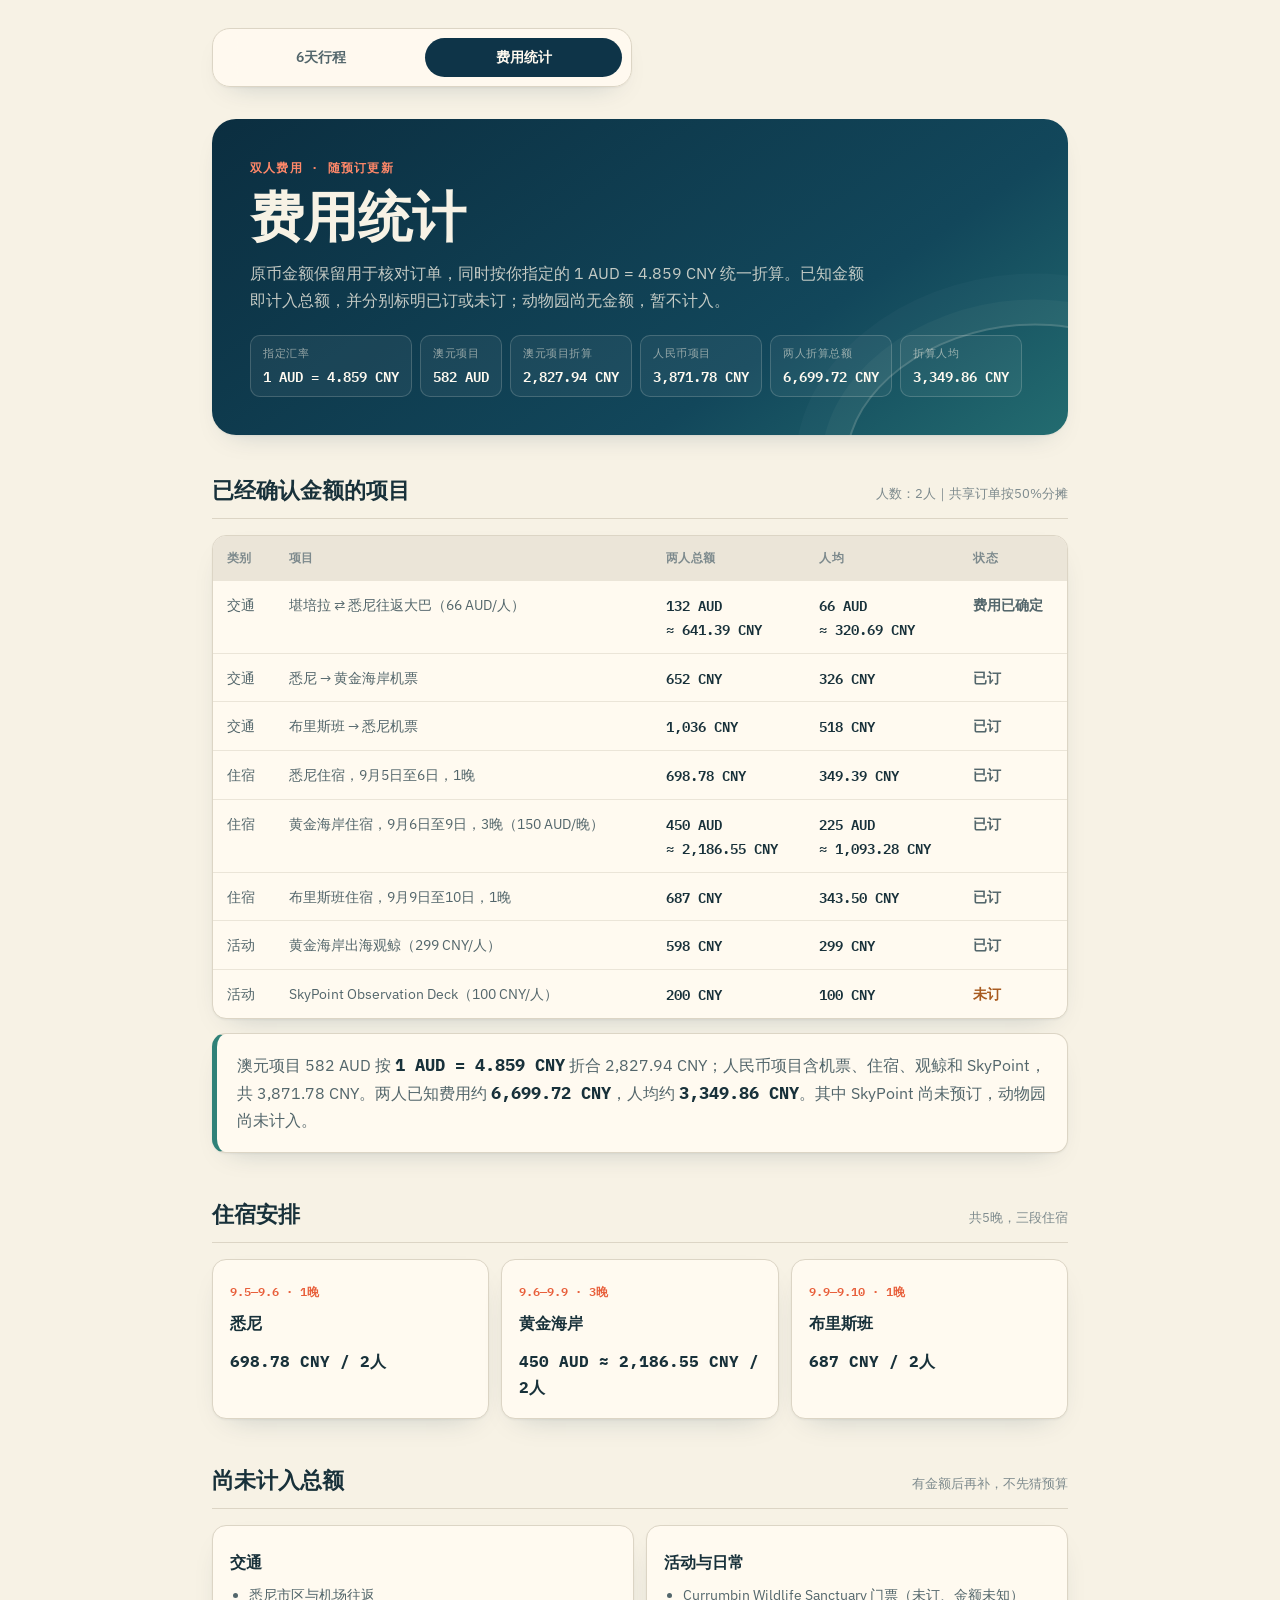
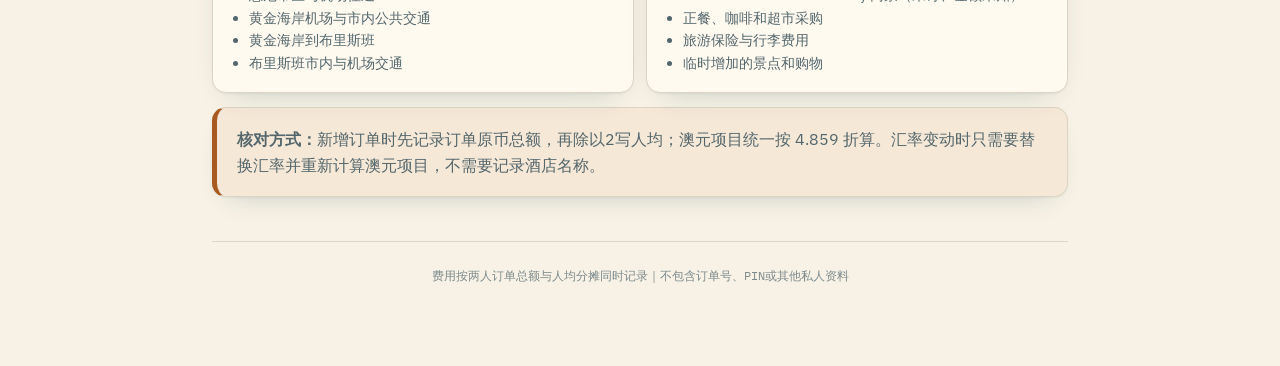
==== 费用统计.html @ 373fe6ad "更新观鲸和SkyPoint费用状态" ====
<!doctype html>
<html lang="zh-CN">
<head>
<meta charset="UTF-8"><meta name="viewport" content="width=device-width, initial-scale=1.0">
<meta name="description" content="2026年悉尼、黄金海岸与布里斯班双人旅行费用统计。">
<meta property="og:title" content="悉尼 · 黄金海岸 · 布里斯班｜费用统计"><meta property="og:description" content="按1 AUD = 4.859 CNY折算，两人已知费用约6,699.72 CNY"><meta property="og:type" content="website"><meta property="og:image" content="og.png">
<meta name="twitter:card" content="summary_large_image"><meta name="twitter:image" content="og.png">
<title>费用统计 · 悉尼黄金海岸布里斯班</title>
<link rel="preconnect" href="https://fonts.googleapis.com"><link rel="preconnect" href="https://fonts.gstatic.com" crossorigin>
<link href="https://fonts.googleapis.com/css2?family=Fraunces:opsz,wght@9..144,400;9..144,500;9..144,600;9..144,700&family=IBM+Plex+Sans:wght@400;500;600;700&family=IBM+Plex+Mono:wght@400;500;600&display=swap" rel="stylesheet"><link rel="stylesheet" href="trip-style.css?v=1">
</head>
<body><div class="wrap">
  <nav class="sitenav" aria-label="站点导航"><a href="index.html">6天行程</a><a href="费用统计.html" class="current">费用统计</a></nav>
  <header class="masthead">
    <p class="eyebrow">双人费用 · 随预订更新</p><h1>费用统计</h1>
    <p class="lede">原币金额保留用于核对订单，同时按你指定的 1 AUD = 4.859 CNY 统一折算。已知金额即计入总额，并分别标明已订或未订；动物园尚无金额，暂不计入。</p>
    <div class="trip-stats"><div class="stat-chip"><span class="k">指定汇率</span><span class="v">1 AUD = 4.859 CNY</span></div><div class="stat-chip"><span class="k">澳元项目</span><span class="v">582 AUD</span></div><div class="stat-chip"><span class="k">澳元项目折算</span><span class="v">2,827.94 CNY</span></div><div class="stat-chip"><span class="k">人民币项目</span><span class="v">3,871.78 CNY</span></div><div class="stat-chip"><span class="k">两人折算总额</span><span class="v">6,699.72 CNY</span></div><div class="stat-chip"><span class="k">折算人均</span><span class="v">3,349.86 CNY</span></div></div>
  </header>

  <section>
    <div class="section-head"><h2>已经确认金额的项目</h2><span class="hint">人数：2人｜共享订单按50%分摊</span></div>
    <div class="table-wrap"><table class="stat-table">
      <thead><tr><th>类别</th><th>项目</th><th>两人总额</th><th>人均</th><th>状态</th></tr></thead>
      <tbody>
        <tr><td>交通</td><td>堪培拉 ⇄ 悉尼往返大巴（66 AUD/人）</td><td class="num">132 AUD<br>≈ 641.39 CNY</td><td class="num">66 AUD<br>≈ 320.69 CNY</td><td class="status">费用已确定</td></tr>
        <tr><td>交通</td><td>悉尼 → 黄金海岸机票</td><td class="num">652 CNY</td><td class="num">326 CNY</td><td class="status">已订</td></tr>
        <tr><td>交通</td><td>布里斯班 → 悉尼机票</td><td class="num">1,036 CNY</td><td class="num">518 CNY</td><td class="status">已订</td></tr>
        <tr><td>住宿</td><td>悉尼住宿，9月5日至6日，1晚</td><td class="num">698.78 CNY</td><td class="num">349.39 CNY</td><td class="status">已订</td></tr>
        <tr><td>住宿</td><td>黄金海岸住宿，9月6日至9日，3晚（150 AUD/晚）</td><td class="num">450 AUD<br>≈ 2,186.55 CNY</td><td class="num">225 AUD<br>≈ 1,093.28 CNY</td><td class="status">已订</td></tr>
        <tr><td>住宿</td><td>布里斯班住宿，9月9日至10日，1晚</td><td class="num">687 CNY</td><td class="num">343.50 CNY</td><td class="status">已订</td></tr>
        <tr><td>活动</td><td>黄金海岸出海观鲸（299 CNY/人）</td><td class="num">598 CNY</td><td class="num">299 CNY</td><td class="status">已订</td></tr>
        <tr><td>活动</td><td>SkyPoint Observation Deck（100 CNY/人）</td><td class="num">200 CNY</td><td class="num">100 CNY</td><td><b style="color:var(--warn);">未订</b></td></tr>
      </tbody>
    </table></div>
    <div class="final-banner"><p>澳元项目 582 AUD 按 <span class="big">1 AUD = 4.859 CNY</span> 折合 2,827.94 CNY；人民币项目含机票、住宿、观鲸和 SkyPoint，共 3,871.78 CNY。两人已知费用约 <span class="big">6,699.72 CNY</span>，人均约 <span class="big">3,349.86 CNY</span>。其中 SkyPoint 尚未预订，动物园尚未计入。</p></div>
  </section>

  <section>
    <div class="section-head"><h2>住宿安排</h2><span class="hint">共5晚，三段住宿</span></div>
    <div class="hotel-list">
      <article class="hotel-card"><span class="night">9.5—9.6 · 1晚</span><h3>悉尼</h3><span class="price">698.78 CNY / 2人</span></article>
      <article class="hotel-card"><span class="night">9.6—9.9 · 3晚</span><h3>黄金海岸</h3><span class="price">450 AUD ≈ 2,186.55 CNY / 2人</span></article>
      <article class="hotel-card"><span class="night">9.9—9.10 · 1晚</span><h3>布里斯班</h3><span class="price">687 CNY / 2人</span></article>
    </div>
  </section>

  <section>
    <div class="section-head"><h2>尚未计入总额</h2><span class="hint">有金额后再补，不先猜预算</span></div>
    <div class="panel-grid"><div class="panel"><h3>交通</h3><ul><li>悉尼市区与机场往返</li><li>黄金海岸机场与市内公共交通</li><li>黄金海岸到布里斯班</li><li>布里斯班市内与机场交通</li></ul></div><div class="panel"><h3>活动与日常</h3><ul><li>Currumbin Wildlife Sanctuary 门票（未订、金额未知）</li><li>正餐、咖啡和超市采购</li><li>旅游保险与行李费用</li><li>临时增加的景点和购物</li></ul></div></div>
    <div class="risk-card"><b>核对方式：</b>新增订单时先记录订单原币总额，再除以2写人均；澳元项目统一按 4.859 折算。汇率变动时只需要替换汇率并重新计算澳元项目，不需要记录酒店名称。</div>
  </section>
  <footer>费用按两人订单总额与人均分摊同时记录｜不包含订单号、PIN或其他私人资料</footer>
</div></body></html>
---- trip-style.css ----
:root {
  --paper: #f7f2e5; --paper-raised: #fffaf0; --ink: #18313a; --ink-soft: #53666b;
  --muted: #7d8a8d; --line: #dcd5c5; --line-soft: #ebe5d8; --navy: #0e3448;
  --coral: #e85f3b; --teal: #2f8178; --teal-soft: #e2efeb; --good: #34734a;
  --good-soft: #e2efe5; --warn: #a85b20; --warn-soft: #f6e8d7;
  --shadow: 0 1px 2px rgba(24,49,58,.05), 0 12px 30px -18px rgba(14,52,72,.28);
}
@media (prefers-color-scheme: dark) {
  :root { --paper:#172126; --paper-raised:#202d32; --ink:#f1eadb; --ink-soft:#bdc7c7; --muted:#8f9c9e; --line:#39494d; --line-soft:#2d3b40; --navy:#79b9ca; --coral:#ff8d6e; --teal:#75c1b7; --teal-soft:#213b38; --good:#83c794; --good-soft:#21382a; --warn:#e5a36b; --warn-soft:#402d1d; }
}
* { box-sizing: border-box; }
html { scroll-behavior: smooth; }
body { margin:0; background:var(--paper); color:var(--ink); font-family:"IBM Plex Sans","PingFang SC","Microsoft YaHei",system-ui,sans-serif; line-height:1.65; -webkit-font-smoothing:antialiased; }
a { color:var(--teal); }
h1,h2,h3 { margin:0; font-family:"Fraunces",Georgia,serif; text-wrap:balance; }
.wrap { max-width:900px; margin:0 auto; padding:28px 22px 80px; }
.sitenav { position:sticky; top:10px; z-index:20; display:flex; gap:6px; max-width:420px; margin:0 0 32px; padding:9px; border:1px solid var(--line); border-radius:18px; background:color-mix(in srgb,var(--paper-raised) 92%,transparent); box-shadow:var(--shadow); backdrop-filter:blur(12px); }
.sitenav a { flex:1; padding:8px 13px; border-radius:999px; color:var(--ink-soft); font-size:.88rem; font-weight:600; text-align:center; text-decoration:none; white-space:nowrap; }
.sitenav a:hover { background:var(--line-soft); }
.sitenav a.current { color:var(--paper-raised); background:var(--navy); }
.masthead { position:relative; overflow:hidden; margin-bottom:38px; padding:38px; border-radius:24px; color:#f7f2e5; background:linear-gradient(145deg,#0b2e40 0%,#12475b 68%,#236c70 100%); box-shadow:var(--shadow); }
.masthead::after { content:""; position:absolute; right:-110px; bottom:-125px; width:330px; height:230px; border:2px solid rgba(247,242,229,.2); border-radius:50%; transform:rotate(-12deg); box-shadow:0 0 0 24px rgba(247,242,229,.035),0 0 0 50px rgba(247,242,229,.025); }
.eyebrow { margin:0 0 10px; color:#ff8869; font-family:"IBM Plex Mono",monospace; font-size:.78rem; font-weight:600; letter-spacing:.1em; text-transform:uppercase; }
.masthead h1 { position:relative; z-index:1; font-size:clamp(2rem,6vw,3.4rem); line-height:1.06; }
.lede { position:relative; z-index:1; max-width:62ch; margin:15px 0 22px; color:rgba(247,242,229,.78); }
.trip-stats { position:relative; z-index:1; display:flex; flex-wrap:wrap; gap:8px; }
.stat-chip { display:flex; flex-direction:column; gap:1px; padding:8px 12px; border:1px solid rgba(247,242,229,.18); border-radius:10px; background:rgba(255,255,255,.05); }
.stat-chip .k { color:rgba(247,242,229,.56); font-size:.7rem; letter-spacing:.05em; }
.stat-chip .v { color:#fffaf0; font-family:"IBM Plex Mono",monospace; font-size:.9rem; font-weight:600; }
section { margin-bottom:44px; }
.section-head { display:flex; align-items:baseline; justify-content:space-between; gap:12px; margin-bottom:16px; padding-bottom:10px; border-bottom:1px solid var(--line); }
.section-head h2 { font-size:1.35rem; }
.hint { color:var(--muted); font-size:.84rem; text-align:right; }
.cost-callout,.final-banner,.risk-card { padding:18px 20px; border:1px solid var(--line); border-radius:14px; background:var(--paper-raised); box-shadow:var(--shadow); }
.cost-callout { display:flex; align-items:center; justify-content:space-between; gap:18px; border-left:5px solid var(--coral); }
.cost-callout strong { display:block; font-size:1.08rem; }
.cost-callout p { margin:3px 0 0; color:var(--ink-soft); font-size:.91rem; }
.pill-link { flex:0 0 auto; padding:8px 13px; border-radius:999px; color:#fffaf0; background:var(--coral); font-size:.84rem; font-weight:700; text-decoration:none; }
.timeline { position:relative; padding-left:44px; }
.timeline::before { content:""; position:absolute; left:14px; top:20px; bottom:20px; width:1px; background:var(--line); }
.day { position:relative; margin-bottom:22px; padding:22px; border:1px solid var(--line); border-radius:16px; background:var(--paper-raised); box-shadow:var(--shadow); }
.day::before { content:attr(data-day); position:absolute; left:-44px; top:22px; display:grid; width:30px; height:30px; place-items:center; border:2px solid var(--paper); border-radius:50%; color:#fffaf0; background:var(--teal); font-family:"IBM Plex Mono",monospace; font-size:.72rem; font-weight:700; }
.day-head { display:flex; align-items:flex-start; justify-content:space-between; gap:15px; }
.day-date { display:block; margin-bottom:3px; color:var(--coral); font-family:"IBM Plex Mono",monospace; font-size:.75rem; font-weight:600; }
.day-title { font-family:"Fraunces",Georgia,serif; font-size:1.2rem; font-weight:600; line-height:1.35; }
.day-meta { flex:0 0 auto; color:var(--muted); font-family:"IBM Plex Mono",monospace; font-size:.72rem; text-align:right; }
.day-intro { margin:12px 0 15px; color:var(--ink-soft); font-size:.92rem; }
.schedule { display:grid; border-top:1px solid var(--line-soft); }
.slot { display:grid; grid-template-columns:80px 1fr; gap:14px; padding:10px 0; border-bottom:1px solid var(--line-soft); }
.when { color:var(--teal); font-family:"IBM Plex Mono",monospace; font-size:.76rem; font-weight:600; }
.what { color:var(--ink-soft); font-size:.9rem; }
.what b { color:var(--ink); }
.day-foot { display:flex; flex-wrap:wrap; align-items:center; gap:7px; margin-top:14px; }
.tag { padding:4px 9px; border-radius:999px; color:var(--teal); background:var(--teal-soft); font-size:.75rem; font-weight:600; }
.tag.booked { color:var(--good); background:var(--good-soft); }
.map-link { margin-left:auto; font-size:.78rem; font-weight:700; text-decoration:none; }
.table-wrap { overflow-x:auto; border:1px solid var(--line); border-radius:14px; background:var(--paper-raised); box-shadow:var(--shadow); }
.stat-table { width:100%; min-width:680px; border-collapse:collapse; }
.stat-table th,.stat-table td { padding:12px 14px; border-bottom:1px solid var(--line-soft); text-align:left; vertical-align:top; }
.stat-table th { color:var(--muted); background:var(--line-soft); font-size:.76rem; letter-spacing:.04em; }
.stat-table td { color:var(--ink-soft); font-size:.9rem; }
.stat-table tr:last-child td { border-bottom:none; }
.stat-table .num { color:var(--ink); font-family:"IBM Plex Mono",monospace; font-weight:600; white-space:nowrap; }
.status { color:var(--good); font-weight:700; white-space:nowrap; }
.final-banner { margin-top:14px; border-left:5px solid var(--teal); }
.final-banner p { margin:0; color:var(--ink-soft); }
.final-banner .big { color:var(--ink); font-family:"IBM Plex Mono",monospace; font-size:1.05rem; font-weight:700; }
.hotel-list,.panel-grid { display:grid; grid-template-columns:repeat(3,1fr); gap:12px; }
.hotel-card,.panel { padding:17px; border:1px solid var(--line); border-radius:14px; background:var(--paper-raised); box-shadow:var(--shadow); }
.hotel-card .night { color:var(--coral); font-family:"IBM Plex Mono",monospace; font-size:.74rem; font-weight:600; }
.hotel-card h3,.panel h3 { margin:6px 0; font-size:1rem; }
.hotel-card p,.panel p,.panel li { margin:0; color:var(--ink-soft); font-size:.86rem; }
.hotel-card .price { display:block; margin-top:12px; color:var(--ink); font-family:"IBM Plex Mono",monospace; font-weight:700; }
.panel-grid { grid-template-columns:repeat(2,1fr); }
.panel ul { margin:8px 0 0; padding-left:19px; }
.risk-card { margin-top:14px; color:var(--ink-soft); border-left:5px solid var(--warn); background:var(--warn-soft); }
footer { padding-top:24px; border-top:1px solid var(--line); color:var(--muted); font-family:"IBM Plex Mono",monospace; font-size:.75rem; text-align:center; }
@media (max-width:700px) {
  .wrap{padding:18px 14px 58px}.sitenav{top:6px;margin-bottom:20px}.masthead{padding:26px 21px;border-radius:18px}.cost-callout{align-items:flex-start;flex-direction:column}.timeline{padding-left:36px}.timeline::before{left:11px}.day{padding:17px}.day::before{left:-37px;top:18px;width:26px;height:26px}.day-head{flex-direction:column}.day-meta{text-align:left}.slot{grid-template-columns:64px 1fr;gap:10px}.map-link{width:100%;margin-left:0}.hotel-list,.panel-grid{grid-template-columns:1fr}.section-head{align-items:flex-start;flex-direction:column}.hint{text-align:left}
}
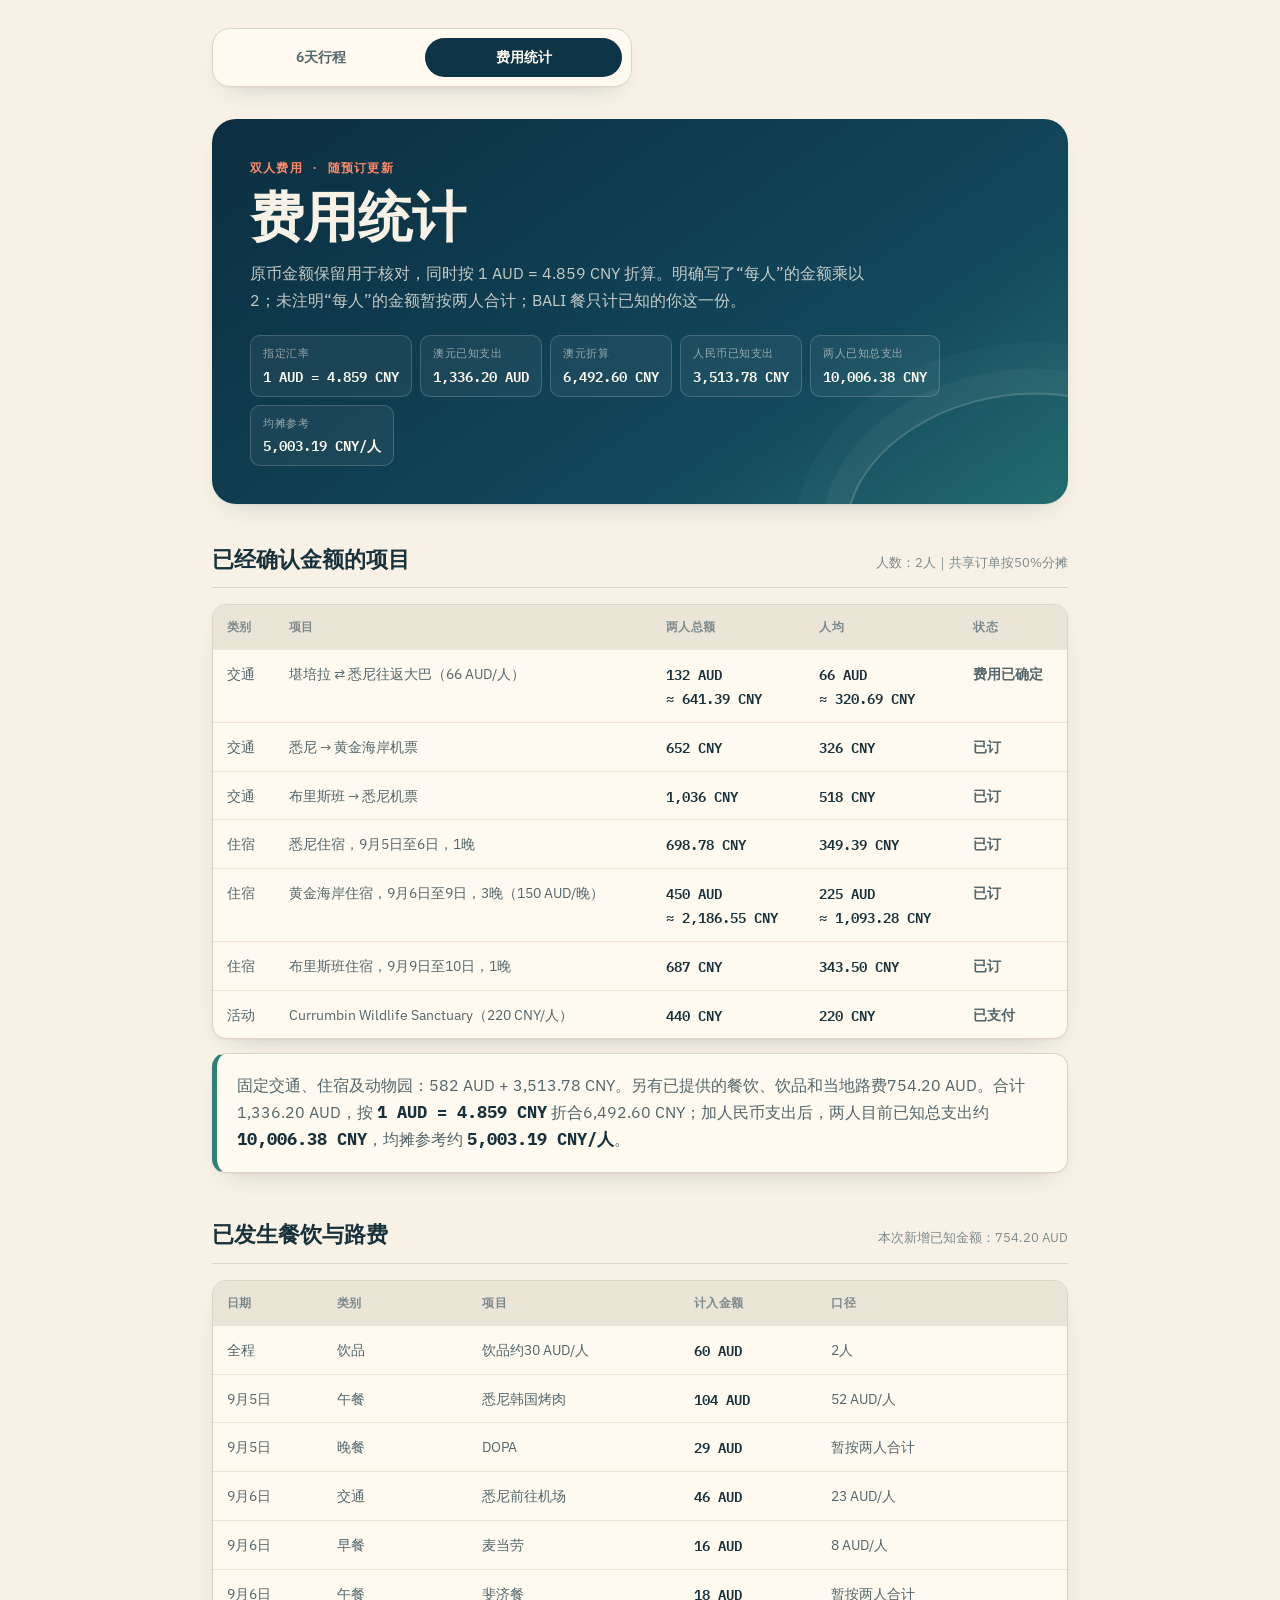
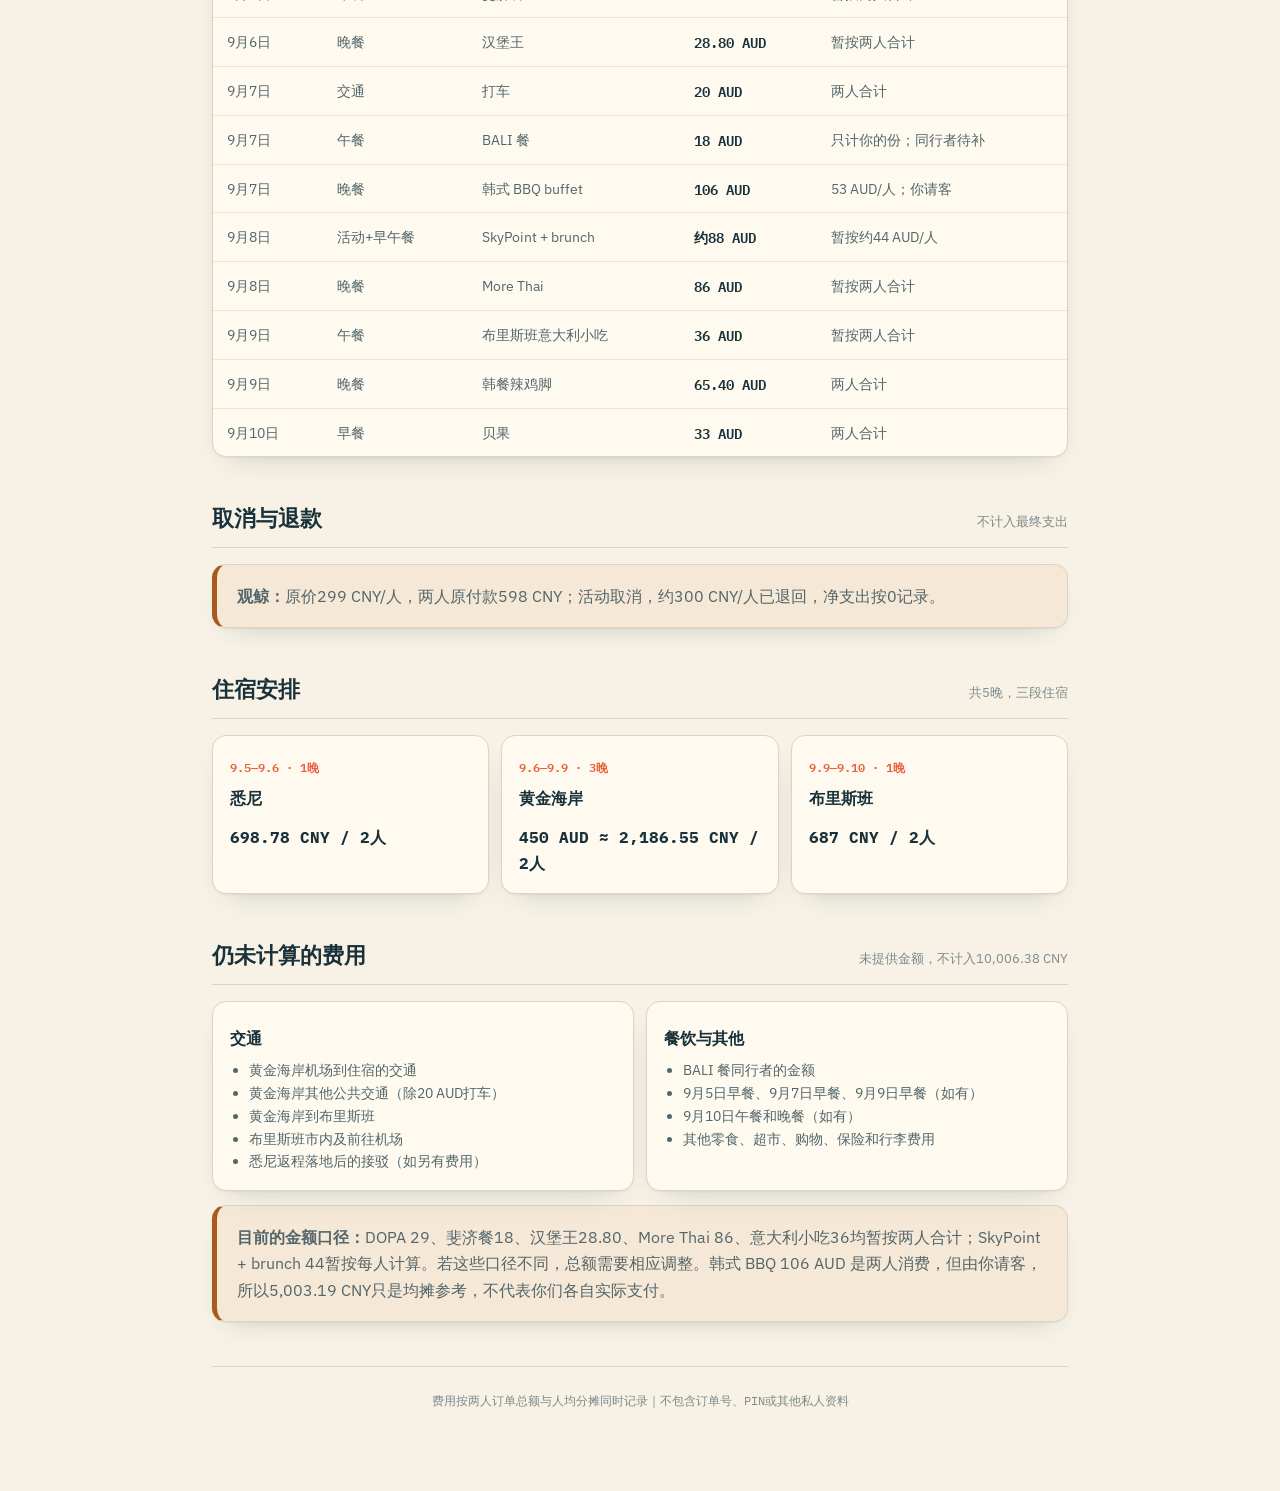
==== commit 4c732506: "补充实际餐饮路费并更新退款与动物园支出" ====
--- a/费用统计.html
+++ b/费用统计.html
@@ -3,7 +3,7 @@
 <head>
 <meta charset="UTF-8"><meta name="viewport" content="width=device-width, initial-scale=1.0">
 <meta name="description" content="2026年悉尼、黄金海岸与布里斯班双人旅行费用统计。">
-<meta property="og:title" content="悉尼 · 黄金海岸 · 布里斯班｜费用统计"><meta property="og:description" content="按1 AUD = 4.859 CNY折算，两人已知费用约6,699.72 CNY"><meta property="og:type" content="website"><meta property="og:image" content="og.png">
+<meta property="og:title" content="悉尼 · 黄金海岸 · 布里斯班｜费用统计"><meta property="og:description" content="按1 AUD = 4.859 CNY折算，两人目前已知支出约10,006.38 CNY"><meta property="og:type" content="website"><meta property="og:image" content="og.png">
 <meta name="twitter:card" content="summary_large_image"><meta name="twitter:image" content="og.png">
 <title>费用统计 · 悉尼黄金海岸布里斯班</title>
 <link rel="preconnect" href="https://fonts.googleapis.com"><link rel="preconnect" href="https://fonts.gstatic.com" crossorigin>
@@ -13,8 +13,8 @@
   <nav class="sitenav" aria-label="站点导航"><a href="index.html">6天行程</a><a href="费用统计.html" class="current">费用统计</a></nav>
   <header class="masthead">
     <p class="eyebrow">双人费用 · 随预订更新</p><h1>费用统计</h1>
-    <p class="lede">原币金额保留用于核对订单，同时按你指定的 1 AUD = 4.859 CNY 统一折算。已知金额即计入总额，并分别标明已订或未订；动物园尚无金额，暂不计入。</p>
-    <div class="trip-stats"><div class="stat-chip"><span class="k">指定汇率</span><span class="v">1 AUD = 4.859 CNY</span></div><div class="stat-chip"><span class="k">澳元项目</span><span class="v">582 AUD</span></div><div class="stat-chip"><span class="k">澳元项目折算</span><span class="v">2,827.94 CNY</span></div><div class="stat-chip"><span class="k">人民币项目</span><span class="v">3,871.78 CNY</span></div><div class="stat-chip"><span class="k">两人折算总额</span><span class="v">6,699.72 CNY</span></div><div class="stat-chip"><span class="k">折算人均</span><span class="v">3,349.86 CNY</span></div></div>
+    <p class="lede">原币金额保留用于核对，同时按 1 AUD = 4.859 CNY 折算。明确写了“每人”的金额乘以2；未注明“每人”的金额暂按两人合计；BALI 餐只计已知的你这一份。</p>
+    <div class="trip-stats"><div class="stat-chip"><span class="k">指定汇率</span><span class="v">1 AUD = 4.859 CNY</span></div><div class="stat-chip"><span class="k">澳元已知支出</span><span class="v">1,336.20 AUD</span></div><div class="stat-chip"><span class="k">澳元折算</span><span class="v">6,492.60 CNY</span></div><div class="stat-chip"><span class="k">人民币已知支出</span><span class="v">3,513.78 CNY</span></div><div class="stat-chip"><span class="k">两人已知总支出</span><span class="v">10,006.38 CNY</span></div><div class="stat-chip"><span class="k">均摊参考</span><span class="v">5,003.19 CNY/人</span></div></div>
   </header>
 
   <section>
@@ -28,11 +28,39 @@
         <tr><td>住宿</td><td>悉尼住宿，9月5日至6日，1晚</td><td class="num">698.78 CNY</td><td class="num">349.39 CNY</td><td class="status">已订</td></tr>
         <tr><td>住宿</td><td>黄金海岸住宿，9月6日至9日，3晚（150 AUD/晚）</td><td class="num">450 AUD<br>≈ 2,186.55 CNY</td><td class="num">225 AUD<br>≈ 1,093.28 CNY</td><td class="status">已订</td></tr>
         <tr><td>住宿</td><td>布里斯班住宿，9月9日至10日，1晚</td><td class="num">687 CNY</td><td class="num">343.50 CNY</td><td class="status">已订</td></tr>
-        <tr><td>活动</td><td>黄金海岸出海观鲸（299 CNY/人）</td><td class="num">598 CNY</td><td class="num">299 CNY</td><td class="status">已订</td></tr>
-        <tr><td>活动</td><td>SkyPoint Observation Deck（100 CNY/人）</td><td class="num">200 CNY</td><td class="num">100 CNY</td><td><b style="color:var(--warn);">未订</b></td></tr>
+        <tr><td>活动</td><td>Currumbin Wildlife Sanctuary（220 CNY/人）</td><td class="num">440 CNY</td><td class="num">220 CNY</td><td class="status">已支付</td></tr>
       </tbody>
     </table></div>
-    <div class="final-banner"><p>澳元项目 582 AUD 按 <span class="big">1 AUD = 4.859 CNY</span> 折合 2,827.94 CNY；人民币项目含机票、住宿、观鲸和 SkyPoint，共 3,871.78 CNY。两人已知费用约 <span class="big">6,699.72 CNY</span>，人均约 <span class="big">3,349.86 CNY</span>。其中 SkyPoint 尚未预订，动物园尚未计入。</p></div>
+    <div class="final-banner"><p>固定交通、住宿及动物园：582 AUD + 3,513.78 CNY。另有已提供的餐饮、饮品和当地路费754.20 AUD。合计1,336.20 AUD，按 <span class="big">1 AUD = 4.859 CNY</span> 折合6,492.60 CNY；加人民币支出后，两人目前已知总支出约 <span class="big">10,006.38 CNY</span>，均摊参考约 <span class="big">5,003.19 CNY/人</span>。</p></div>
+  </section>
+
+  <section>
+    <div class="section-head"><h2>已发生餐饮与路费</h2><span class="hint">本次新增已知金额：754.20 AUD</span></div>
+    <div class="table-wrap"><table class="stat-table">
+      <thead><tr><th>日期</th><th>类别</th><th>项目</th><th>计入金额</th><th>口径</th></tr></thead>
+      <tbody>
+        <tr><td>全程</td><td>饮品</td><td>饮品约30 AUD/人</td><td class="num">60 AUD</td><td>2人</td></tr>
+        <tr><td>9月5日</td><td>午餐</td><td>悉尼韩国烤肉</td><td class="num">104 AUD</td><td>52 AUD/人</td></tr>
+        <tr><td>9月5日</td><td>晚餐</td><td>DOPA</td><td class="num">29 AUD</td><td>暂按两人合计</td></tr>
+        <tr><td>9月6日</td><td>交通</td><td>悉尼前往机场</td><td class="num">46 AUD</td><td>23 AUD/人</td></tr>
+        <tr><td>9月6日</td><td>早餐</td><td>麦当劳</td><td class="num">16 AUD</td><td>8 AUD/人</td></tr>
+        <tr><td>9月6日</td><td>午餐</td><td>斐济餐</td><td class="num">18 AUD</td><td>暂按两人合计</td></tr>
+        <tr><td>9月6日</td><td>晚餐</td><td>汉堡王</td><td class="num">28.80 AUD</td><td>暂按两人合计</td></tr>
+        <tr><td>9月7日</td><td>交通</td><td>打车</td><td class="num">20 AUD</td><td>两人合计</td></tr>
+        <tr><td>9月7日</td><td>午餐</td><td>BALI 餐</td><td class="num">18 AUD</td><td>只计你的份；同行者待补</td></tr>
+        <tr><td>9月7日</td><td>晚餐</td><td>韩式 BBQ buffet</td><td class="num">106 AUD</td><td>53 AUD/人；你请客</td></tr>
+        <tr><td>9月8日</td><td>活动+早午餐</td><td>SkyPoint + brunch</td><td class="num">约88 AUD</td><td>暂按约44 AUD/人</td></tr>
+        <tr><td>9月8日</td><td>晚餐</td><td>More Thai</td><td class="num">86 AUD</td><td>暂按两人合计</td></tr>
+        <tr><td>9月9日</td><td>午餐</td><td>布里斯班意大利小吃</td><td class="num">36 AUD</td><td>暂按两人合计</td></tr>
+        <tr><td>9月9日</td><td>晚餐</td><td>韩餐辣鸡脚</td><td class="num">65.40 AUD</td><td>两人合计</td></tr>
+        <tr><td>9月10日</td><td>早餐</td><td>贝果</td><td class="num">33 AUD</td><td>两人合计</td></tr>
+      </tbody>
+    </table></div>
+  </section>
+
+  <section>
+    <div class="section-head"><h2>取消与退款</h2><span class="hint">不计入最终支出</span></div>
+    <div class="risk-card"><b>观鲸：</b>原价299 CNY/人，两人原付款598 CNY；活动取消，约300 CNY/人已退回，净支出按0记录。</div>
   </section>
 
   <section>
@@ -45,9 +73,9 @@
   </section>
 
   <section>
-    <div class="section-head"><h2>尚未计入总额</h2><span class="hint">有金额后再补，不先猜预算</span></div>
-    <div class="panel-grid"><div class="panel"><h3>交通</h3><ul><li>悉尼市区与机场往返</li><li>黄金海岸机场与市内公共交通</li><li>黄金海岸到布里斯班</li><li>布里斯班市内与机场交通</li></ul></div><div class="panel"><h3>活动与日常</h3><ul><li>Currumbin Wildlife Sanctuary 门票（未订、金额未知）</li><li>正餐、咖啡和超市采购</li><li>旅游保险与行李费用</li><li>临时增加的景点和购物</li></ul></div></div>
-    <div class="risk-card"><b>核对方式：</b>新增订单时先记录订单原币总额，再除以2写人均；澳元项目统一按 4.859 折算。汇率变动时只需要替换汇率并重新计算澳元项目，不需要记录酒店名称。</div>
+    <div class="section-head"><h2>仍未计算的费用</h2><span class="hint">未提供金额，不计入10,006.38 CNY</span></div>
+    <div class="panel-grid"><div class="panel"><h3>交通</h3><ul><li>黄金海岸机场到住宿的交通</li><li>黄金海岸其他公共交通（除20 AUD打车）</li><li>黄金海岸到布里斯班</li><li>布里斯班市内及前往机场</li><li>悉尼返程落地后的接驳（如另有费用）</li></ul></div><div class="panel"><h3>餐饮与其他</h3><ul><li>BALI 餐同行者的金额</li><li>9月5日早餐、9月7日早餐、9月9日早餐（如有）</li><li>9月10日午餐和晚餐（如有）</li><li>其他零食、超市、购物、保险和行李费用</li></ul></div></div>
+    <div class="risk-card"><b>目前的金额口径：</b>DOPA 29、斐济餐18、汉堡王28.80、More Thai 86、意大利小吃36均暂按两人合计；SkyPoint + brunch 44暂按每人计算。若这些口径不同，总额需要相应调整。韩式 BBQ 106 AUD 是两人消费，但由你请客，所以5,003.19 CNY只是均摊参考，不代表你们各自实际支付。</div>
   </section>
   <footer>费用按两人订单总额与人均分摊同时记录｜不包含订单号、PIN或其他私人资料</footer>
 </div></body></html>
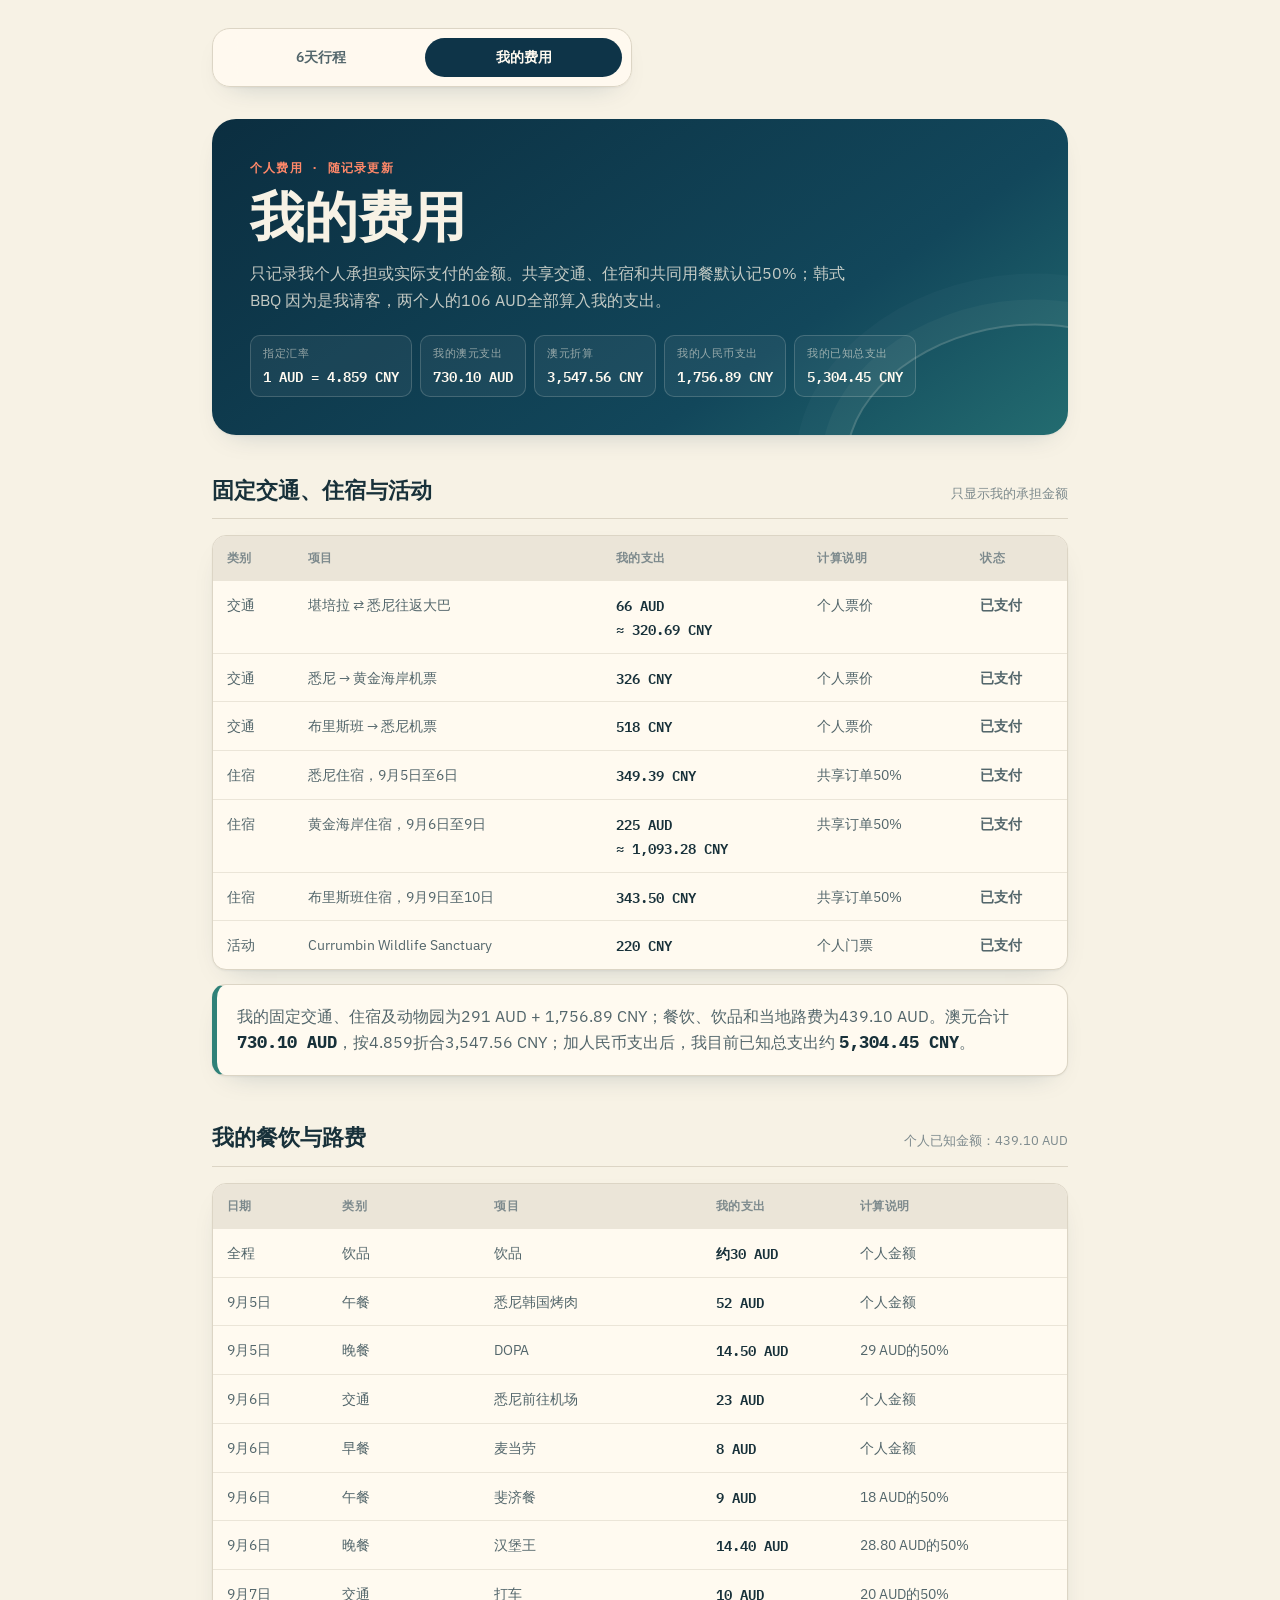
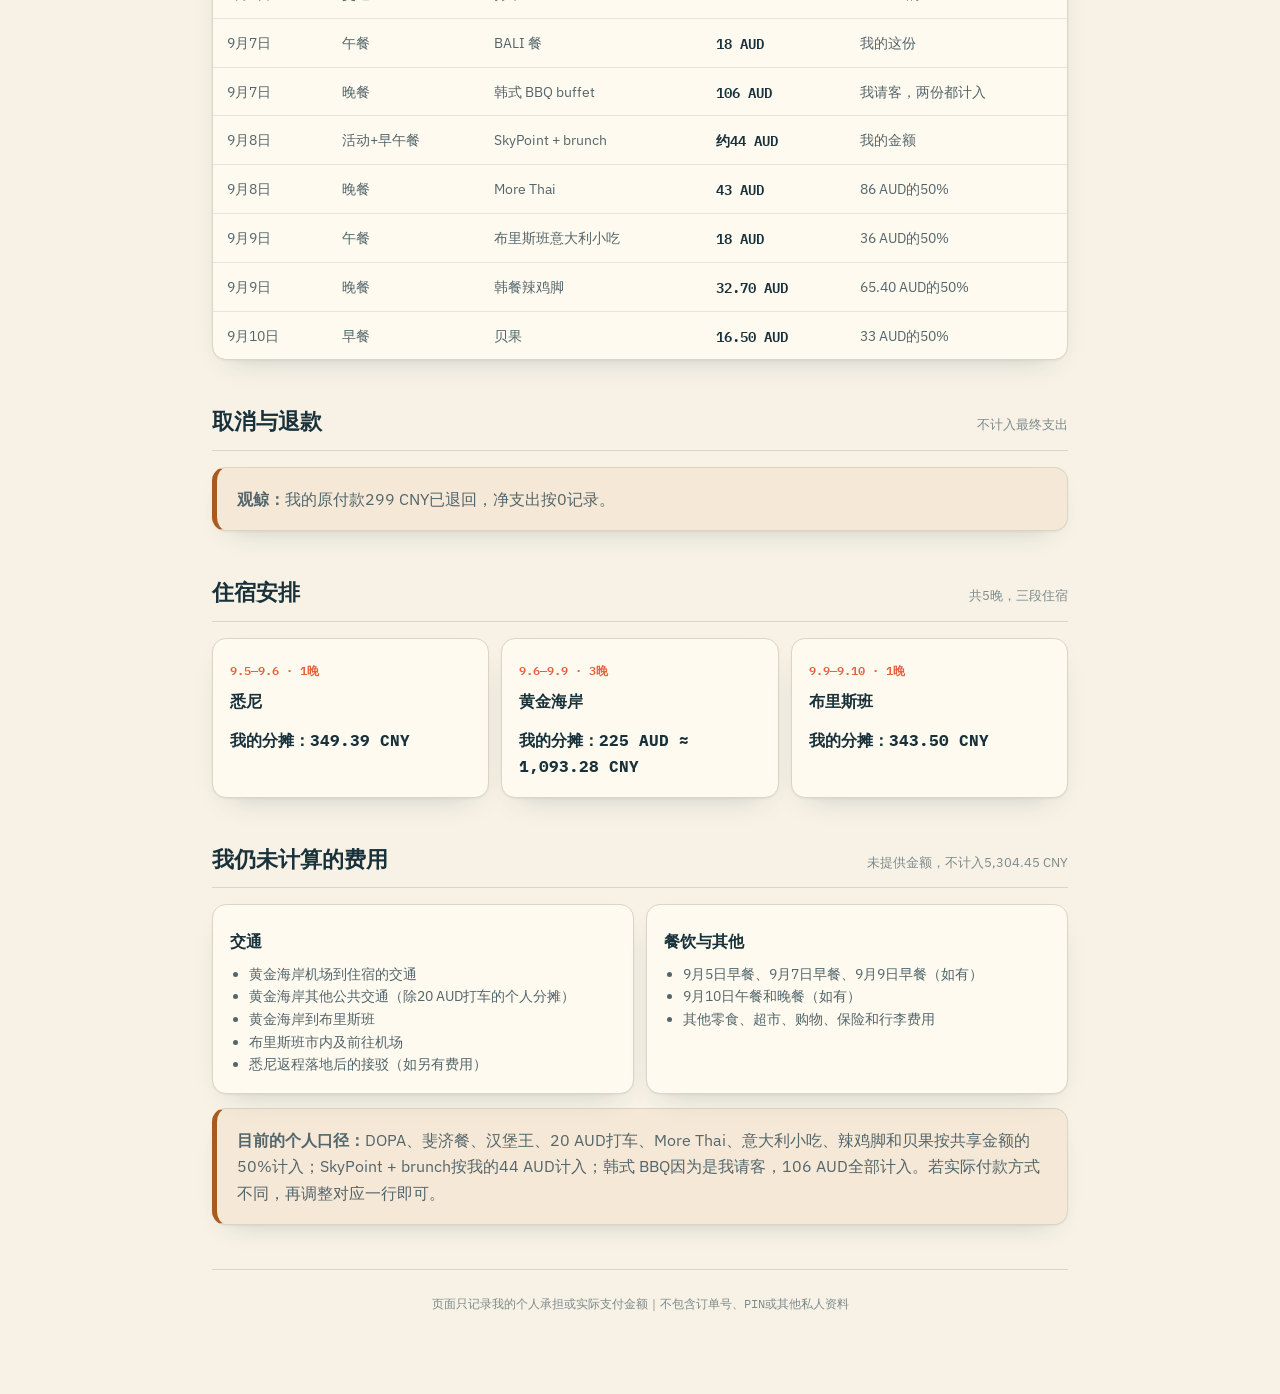
==== commit fe7832c7: "将费用页改为个人支出统计" ====
--- a/费用统计.html
+++ b/费用统计.html
@@ -2,80 +2,80 @@
 <html lang="zh-CN">
 <head>
 <meta charset="UTF-8"><meta name="viewport" content="width=device-width, initial-scale=1.0">
-<meta name="description" content="2026年悉尼、黄金海岸与布里斯班双人旅行费用统计。">
-<meta property="og:title" content="悉尼 · 黄金海岸 · 布里斯班｜费用统计"><meta property="og:description" content="按1 AUD = 4.859 CNY折算，两人目前已知支出约10,006.38 CNY"><meta property="og:type" content="website"><meta property="og:image" content="og.png">
+<meta name="description" content="2026年悉尼、黄金海岸与布里斯班个人旅行费用统计。">
+<meta property="og:title" content="悉尼 · 黄金海岸 · 布里斯班｜我的费用"><meta property="og:description" content="按1 AUD = 4.859 CNY折算，我目前已知支出约5,304.45 CNY"><meta property="og:type" content="website"><meta property="og:image" content="og.png">
 <meta name="twitter:card" content="summary_large_image"><meta name="twitter:image" content="og.png">
-<title>费用统计 · 悉尼黄金海岸布里斯班</title>
+<title>我的费用 · 悉尼黄金海岸布里斯班</title>
 <link rel="preconnect" href="https://fonts.googleapis.com"><link rel="preconnect" href="https://fonts.gstatic.com" crossorigin>
 <link href="https://fonts.googleapis.com/css2?family=Fraunces:opsz,wght@9..144,400;9..144,500;9..144,600;9..144,700&family=IBM+Plex+Sans:wght@400;500;600;700&family=IBM+Plex+Mono:wght@400;500;600&display=swap" rel="stylesheet"><link rel="stylesheet" href="trip-style.css?v=1">
 </head>
 <body><div class="wrap">
-  <nav class="sitenav" aria-label="站点导航"><a href="index.html">6天行程</a><a href="费用统计.html" class="current">费用统计</a></nav>
+  <nav class="sitenav" aria-label="站点导航"><a href="index.html">6天行程</a><a href="费用统计.html" class="current">我的费用</a></nav>
   <header class="masthead">
-    <p class="eyebrow">双人费用 · 随预订更新</p><h1>费用统计</h1>
-    <p class="lede">原币金额保留用于核对，同时按 1 AUD = 4.859 CNY 折算。明确写了“每人”的金额乘以2；未注明“每人”的金额暂按两人合计；BALI 餐只计已知的你这一份。</p>
-    <div class="trip-stats"><div class="stat-chip"><span class="k">指定汇率</span><span class="v">1 AUD = 4.859 CNY</span></div><div class="stat-chip"><span class="k">澳元已知支出</span><span class="v">1,336.20 AUD</span></div><div class="stat-chip"><span class="k">澳元折算</span><span class="v">6,492.60 CNY</span></div><div class="stat-chip"><span class="k">人民币已知支出</span><span class="v">3,513.78 CNY</span></div><div class="stat-chip"><span class="k">两人已知总支出</span><span class="v">10,006.38 CNY</span></div><div class="stat-chip"><span class="k">均摊参考</span><span class="v">5,003.19 CNY/人</span></div></div>
+    <p class="eyebrow">个人费用 · 随记录更新</p><h1>我的费用</h1>
+    <p class="lede">只记录我个人承担或实际支付的金额。共享交通、住宿和共同用餐默认记50%；韩式 BBQ 因为是我请客，两个人的106 AUD全部算入我的支出。</p>
+    <div class="trip-stats"><div class="stat-chip"><span class="k">指定汇率</span><span class="v">1 AUD = 4.859 CNY</span></div><div class="stat-chip"><span class="k">我的澳元支出</span><span class="v">730.10 AUD</span></div><div class="stat-chip"><span class="k">澳元折算</span><span class="v">3,547.56 CNY</span></div><div class="stat-chip"><span class="k">我的人民币支出</span><span class="v">1,756.89 CNY</span></div><div class="stat-chip"><span class="k">我的已知总支出</span><span class="v">5,304.45 CNY</span></div></div>
   </header>
 
   <section>
-    <div class="section-head"><h2>已经确认金额的项目</h2><span class="hint">人数：2人｜共享订单按50%分摊</span></div>
+    <div class="section-head"><h2>固定交通、住宿与活动</h2><span class="hint">只显示我的承担金额</span></div>
     <div class="table-wrap"><table class="stat-table">
-      <thead><tr><th>类别</th><th>项目</th><th>两人总额</th><th>人均</th><th>状态</th></tr></thead>
+      <thead><tr><th>类别</th><th>项目</th><th>我的支出</th><th>计算说明</th><th>状态</th></tr></thead>
       <tbody>
-        <tr><td>交通</td><td>堪培拉 ⇄ 悉尼往返大巴（66 AUD/人）</td><td class="num">132 AUD<br>≈ 641.39 CNY</td><td class="num">66 AUD<br>≈ 320.69 CNY</td><td class="status">费用已确定</td></tr>
-        <tr><td>交通</td><td>悉尼 → 黄金海岸机票</td><td class="num">652 CNY</td><td class="num">326 CNY</td><td class="status">已订</td></tr>
-        <tr><td>交通</td><td>布里斯班 → 悉尼机票</td><td class="num">1,036 CNY</td><td class="num">518 CNY</td><td class="status">已订</td></tr>
-        <tr><td>住宿</td><td>悉尼住宿，9月5日至6日，1晚</td><td class="num">698.78 CNY</td><td class="num">349.39 CNY</td><td class="status">已订</td></tr>
-        <tr><td>住宿</td><td>黄金海岸住宿，9月6日至9日，3晚（150 AUD/晚）</td><td class="num">450 AUD<br>≈ 2,186.55 CNY</td><td class="num">225 AUD<br>≈ 1,093.28 CNY</td><td class="status">已订</td></tr>
-        <tr><td>住宿</td><td>布里斯班住宿，9月9日至10日，1晚</td><td class="num">687 CNY</td><td class="num">343.50 CNY</td><td class="status">已订</td></tr>
-        <tr><td>活动</td><td>Currumbin Wildlife Sanctuary（220 CNY/人）</td><td class="num">440 CNY</td><td class="num">220 CNY</td><td class="status">已支付</td></tr>
+        <tr><td>交通</td><td>堪培拉 ⇄ 悉尼往返大巴</td><td class="num">66 AUD<br>≈ 320.69 CNY</td><td>个人票价</td><td class="status">已支付</td></tr>
+        <tr><td>交通</td><td>悉尼 → 黄金海岸机票</td><td class="num">326 CNY</td><td>个人票价</td><td class="status">已支付</td></tr>
+        <tr><td>交通</td><td>布里斯班 → 悉尼机票</td><td class="num">518 CNY</td><td>个人票价</td><td class="status">已支付</td></tr>
+        <tr><td>住宿</td><td>悉尼住宿，9月5日至6日</td><td class="num">349.39 CNY</td><td>共享订单50%</td><td class="status">已支付</td></tr>
+        <tr><td>住宿</td><td>黄金海岸住宿，9月6日至9日</td><td class="num">225 AUD<br>≈ 1,093.28 CNY</td><td>共享订单50%</td><td class="status">已支付</td></tr>
+        <tr><td>住宿</td><td>布里斯班住宿，9月9日至10日</td><td class="num">343.50 CNY</td><td>共享订单50%</td><td class="status">已支付</td></tr>
+        <tr><td>活动</td><td>Currumbin Wildlife Sanctuary</td><td class="num">220 CNY</td><td>个人门票</td><td class="status">已支付</td></tr>
       </tbody>
     </table></div>
-    <div class="final-banner"><p>固定交通、住宿及动物园：582 AUD + 3,513.78 CNY。另有已提供的餐饮、饮品和当地路费754.20 AUD。合计1,336.20 AUD，按 <span class="big">1 AUD = 4.859 CNY</span> 折合6,492.60 CNY；加人民币支出后，两人目前已知总支出约 <span class="big">10,006.38 CNY</span>，均摊参考约 <span class="big">5,003.19 CNY/人</span>。</p></div>
+    <div class="final-banner"><p>我的固定交通、住宿及动物园为291 AUD + 1,756.89 CNY；餐饮、饮品和当地路费为439.10 AUD。澳元合计 <span class="big">730.10 AUD</span>，按4.859折合3,547.56 CNY；加人民币支出后，我目前已知总支出约 <span class="big">5,304.45 CNY</span>。</p></div>
   </section>
 
   <section>
-    <div class="section-head"><h2>已发生餐饮与路费</h2><span class="hint">本次新增已知金额：754.20 AUD</span></div>
+    <div class="section-head"><h2>我的餐饮与路费</h2><span class="hint">个人已知金额：439.10 AUD</span></div>
     <div class="table-wrap"><table class="stat-table">
-      <thead><tr><th>日期</th><th>类别</th><th>项目</th><th>计入金额</th><th>口径</th></tr></thead>
+      <thead><tr><th>日期</th><th>类别</th><th>项目</th><th>我的支出</th><th>计算说明</th></tr></thead>
       <tbody>
-        <tr><td>全程</td><td>饮品</td><td>饮品约30 AUD/人</td><td class="num">60 AUD</td><td>2人</td></tr>
-        <tr><td>9月5日</td><td>午餐</td><td>悉尼韩国烤肉</td><td class="num">104 AUD</td><td>52 AUD/人</td></tr>
-        <tr><td>9月5日</td><td>晚餐</td><td>DOPA</td><td class="num">29 AUD</td><td>暂按两人合计</td></tr>
-        <tr><td>9月6日</td><td>交通</td><td>悉尼前往机场</td><td class="num">46 AUD</td><td>23 AUD/人</td></tr>
-        <tr><td>9月6日</td><td>早餐</td><td>麦当劳</td><td class="num">16 AUD</td><td>8 AUD/人</td></tr>
-        <tr><td>9月6日</td><td>午餐</td><td>斐济餐</td><td class="num">18 AUD</td><td>暂按两人合计</td></tr>
-        <tr><td>9月6日</td><td>晚餐</td><td>汉堡王</td><td class="num">28.80 AUD</td><td>暂按两人合计</td></tr>
-        <tr><td>9月7日</td><td>交通</td><td>打车</td><td class="num">20 AUD</td><td>两人合计</td></tr>
-        <tr><td>9月7日</td><td>午餐</td><td>BALI 餐</td><td class="num">18 AUD</td><td>只计你的份；同行者待补</td></tr>
-        <tr><td>9月7日</td><td>晚餐</td><td>韩式 BBQ buffet</td><td class="num">106 AUD</td><td>53 AUD/人；你请客</td></tr>
-        <tr><td>9月8日</td><td>活动+早午餐</td><td>SkyPoint + brunch</td><td class="num">约88 AUD</td><td>暂按约44 AUD/人</td></tr>
-        <tr><td>9月8日</td><td>晚餐</td><td>More Thai</td><td class="num">86 AUD</td><td>暂按两人合计</td></tr>
-        <tr><td>9月9日</td><td>午餐</td><td>布里斯班意大利小吃</td><td class="num">36 AUD</td><td>暂按两人合计</td></tr>
-        <tr><td>9月9日</td><td>晚餐</td><td>韩餐辣鸡脚</td><td class="num">65.40 AUD</td><td>两人合计</td></tr>
-        <tr><td>9月10日</td><td>早餐</td><td>贝果</td><td class="num">33 AUD</td><td>两人合计</td></tr>
+        <tr><td>全程</td><td>饮品</td><td>饮品</td><td class="num">约30 AUD</td><td>个人金额</td></tr>
+        <tr><td>9月5日</td><td>午餐</td><td>悉尼韩国烤肉</td><td class="num">52 AUD</td><td>个人金额</td></tr>
+        <tr><td>9月5日</td><td>晚餐</td><td>DOPA</td><td class="num">14.50 AUD</td><td>29 AUD的50%</td></tr>
+        <tr><td>9月6日</td><td>交通</td><td>悉尼前往机场</td><td class="num">23 AUD</td><td>个人金额</td></tr>
+        <tr><td>9月6日</td><td>早餐</td><td>麦当劳</td><td class="num">8 AUD</td><td>个人金额</td></tr>
+        <tr><td>9月6日</td><td>午餐</td><td>斐济餐</td><td class="num">9 AUD</td><td>18 AUD的50%</td></tr>
+        <tr><td>9月6日</td><td>晚餐</td><td>汉堡王</td><td class="num">14.40 AUD</td><td>28.80 AUD的50%</td></tr>
+        <tr><td>9月7日</td><td>交通</td><td>打车</td><td class="num">10 AUD</td><td>20 AUD的50%</td></tr>
+        <tr><td>9月7日</td><td>午餐</td><td>BALI 餐</td><td class="num">18 AUD</td><td>我的这份</td></tr>
+        <tr><td>9月7日</td><td>晚餐</td><td>韩式 BBQ buffet</td><td class="num">106 AUD</td><td>我请客，两份都计入</td></tr>
+        <tr><td>9月8日</td><td>活动+早午餐</td><td>SkyPoint + brunch</td><td class="num">约44 AUD</td><td>我的金额</td></tr>
+        <tr><td>9月8日</td><td>晚餐</td><td>More Thai</td><td class="num">43 AUD</td><td>86 AUD的50%</td></tr>
+        <tr><td>9月9日</td><td>午餐</td><td>布里斯班意大利小吃</td><td class="num">18 AUD</td><td>36 AUD的50%</td></tr>
+        <tr><td>9月9日</td><td>晚餐</td><td>韩餐辣鸡脚</td><td class="num">32.70 AUD</td><td>65.40 AUD的50%</td></tr>
+        <tr><td>9月10日</td><td>早餐</td><td>贝果</td><td class="num">16.50 AUD</td><td>33 AUD的50%</td></tr>
       </tbody>
     </table></div>
   </section>
 
   <section>
     <div class="section-head"><h2>取消与退款</h2><span class="hint">不计入最终支出</span></div>
-    <div class="risk-card"><b>观鲸：</b>原价299 CNY/人，两人原付款598 CNY；活动取消，约300 CNY/人已退回，净支出按0记录。</div>
+    <div class="risk-card"><b>观鲸：</b>我的原付款299 CNY已退回，净支出按0记录。</div>
   </section>
 
   <section>
     <div class="section-head"><h2>住宿安排</h2><span class="hint">共5晚，三段住宿</span></div>
     <div class="hotel-list">
-      <article class="hotel-card"><span class="night">9.5—9.6 · 1晚</span><h3>悉尼</h3><span class="price">698.78 CNY / 2人</span></article>
-      <article class="hotel-card"><span class="night">9.6—9.9 · 3晚</span><h3>黄金海岸</h3><span class="price">450 AUD ≈ 2,186.55 CNY / 2人</span></article>
-      <article class="hotel-card"><span class="night">9.9—9.10 · 1晚</span><h3>布里斯班</h3><span class="price">687 CNY / 2人</span></article>
+      <article class="hotel-card"><span class="night">9.5—9.6 · 1晚</span><h3>悉尼</h3><span class="price">我的分摊：349.39 CNY</span></article>
+      <article class="hotel-card"><span class="night">9.6—9.9 · 3晚</span><h3>黄金海岸</h3><span class="price">我的分摊：225 AUD ≈ 1,093.28 CNY</span></article>
+      <article class="hotel-card"><span class="night">9.9—9.10 · 1晚</span><h3>布里斯班</h3><span class="price">我的分摊：343.50 CNY</span></article>
     </div>
   </section>
 
   <section>
-    <div class="section-head"><h2>仍未计算的费用</h2><span class="hint">未提供金额，不计入10,006.38 CNY</span></div>
-    <div class="panel-grid"><div class="panel"><h3>交通</h3><ul><li>黄金海岸机场到住宿的交通</li><li>黄金海岸其他公共交通（除20 AUD打车）</li><li>黄金海岸到布里斯班</li><li>布里斯班市内及前往机场</li><li>悉尼返程落地后的接驳（如另有费用）</li></ul></div><div class="panel"><h3>餐饮与其他</h3><ul><li>BALI 餐同行者的金额</li><li>9月5日早餐、9月7日早餐、9月9日早餐（如有）</li><li>9月10日午餐和晚餐（如有）</li><li>其他零食、超市、购物、保险和行李费用</li></ul></div></div>
-    <div class="risk-card"><b>目前的金额口径：</b>DOPA 29、斐济餐18、汉堡王28.80、More Thai 86、意大利小吃36均暂按两人合计；SkyPoint + brunch 44暂按每人计算。若这些口径不同，总额需要相应调整。韩式 BBQ 106 AUD 是两人消费，但由你请客，所以5,003.19 CNY只是均摊参考，不代表你们各自实际支付。</div>
+    <div class="section-head"><h2>我仍未计算的费用</h2><span class="hint">未提供金额，不计入5,304.45 CNY</span></div>
+    <div class="panel-grid"><div class="panel"><h3>交通</h3><ul><li>黄金海岸机场到住宿的交通</li><li>黄金海岸其他公共交通（除20 AUD打车的个人分摊）</li><li>黄金海岸到布里斯班</li><li>布里斯班市内及前往机场</li><li>悉尼返程落地后的接驳（如另有费用）</li></ul></div><div class="panel"><h3>餐饮与其他</h3><ul><li>9月5日早餐、9月7日早餐、9月9日早餐（如有）</li><li>9月10日午餐和晚餐（如有）</li><li>其他零食、超市、购物、保险和行李费用</li></ul></div></div>
+    <div class="risk-card"><b>目前的个人口径：</b>DOPA、斐济餐、汉堡王、20 AUD打车、More Thai、意大利小吃、辣鸡脚和贝果按共享金额的50%计入；SkyPoint + brunch按我的44 AUD计入；韩式 BBQ因为是我请客，106 AUD全部计入。若实际付款方式不同，再调整对应一行即可。</div>
   </section>
-  <footer>费用按两人订单总额与人均分摊同时记录｜不包含订单号、PIN或其他私人资料</footer>
+  <footer>页面只记录我的个人承担或实际支付金额｜不包含订单号、PIN或其他私人资料</footer>
 </div></body></html>
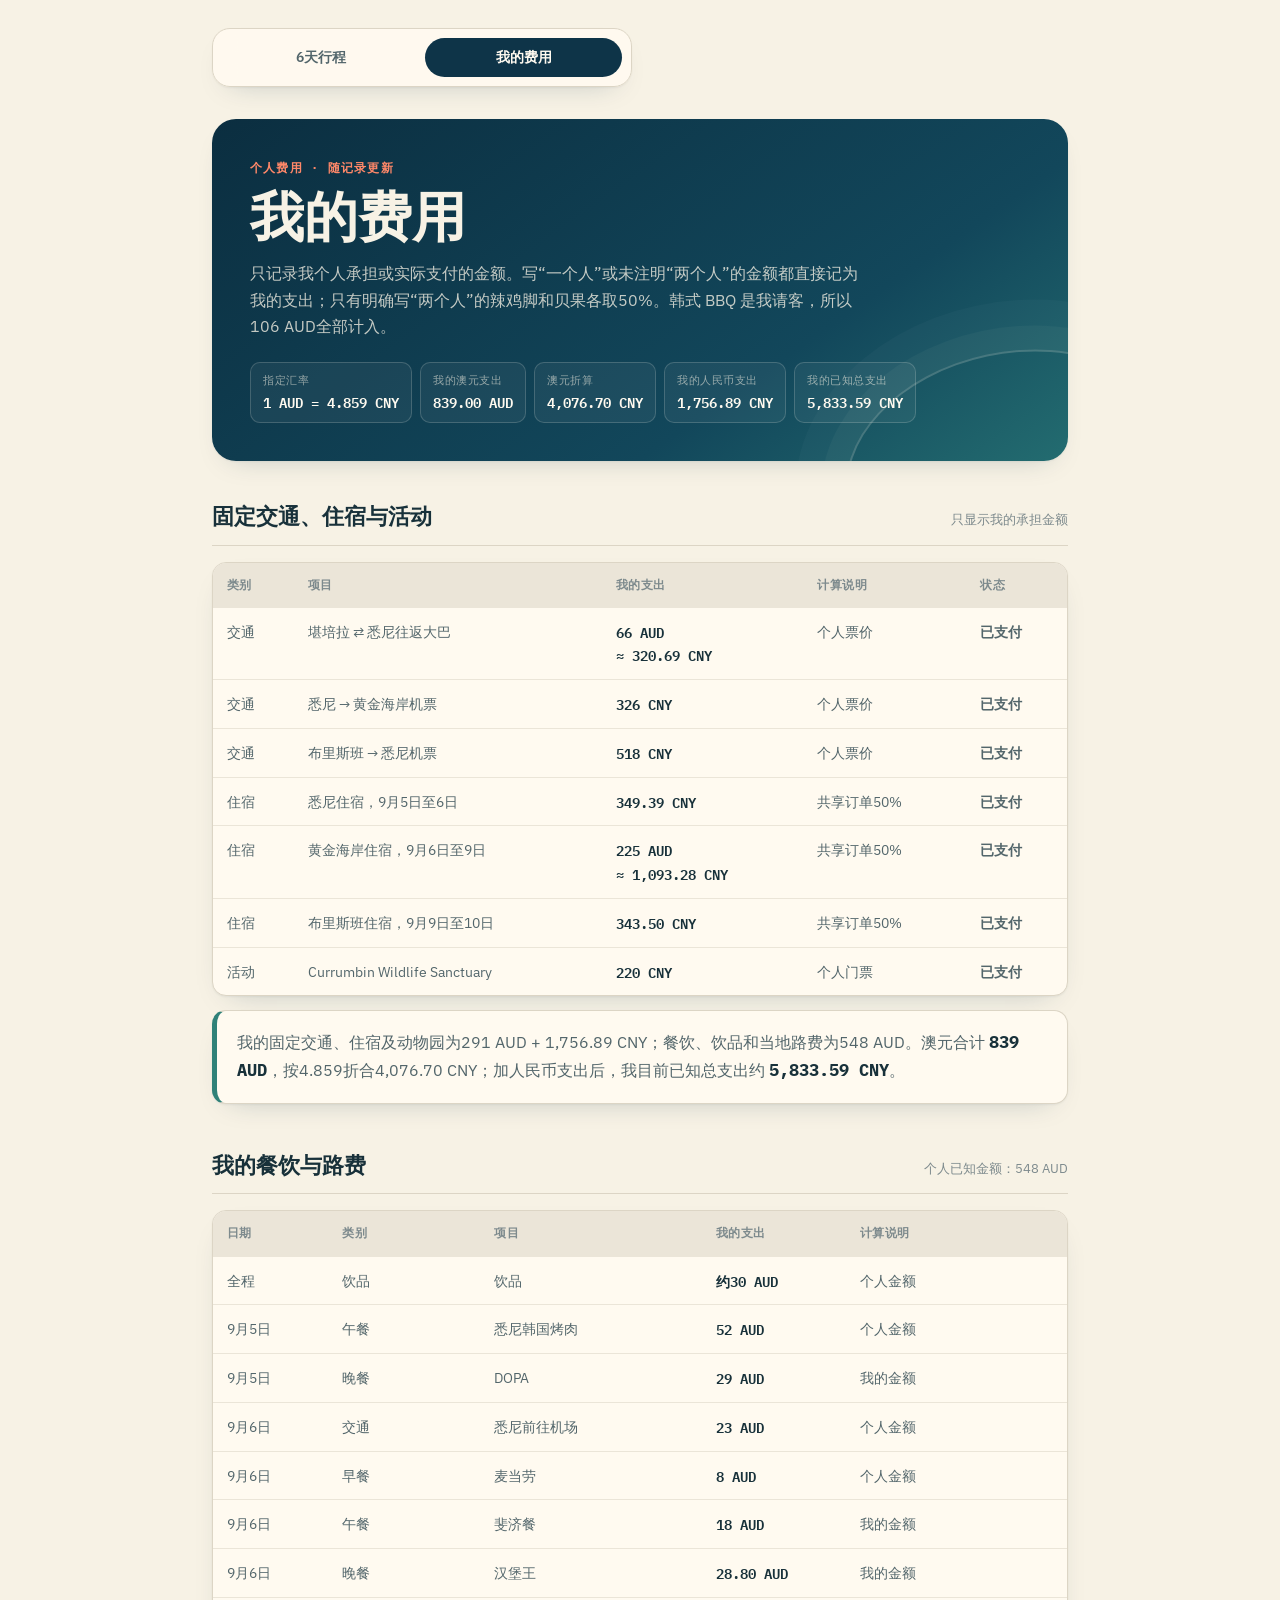
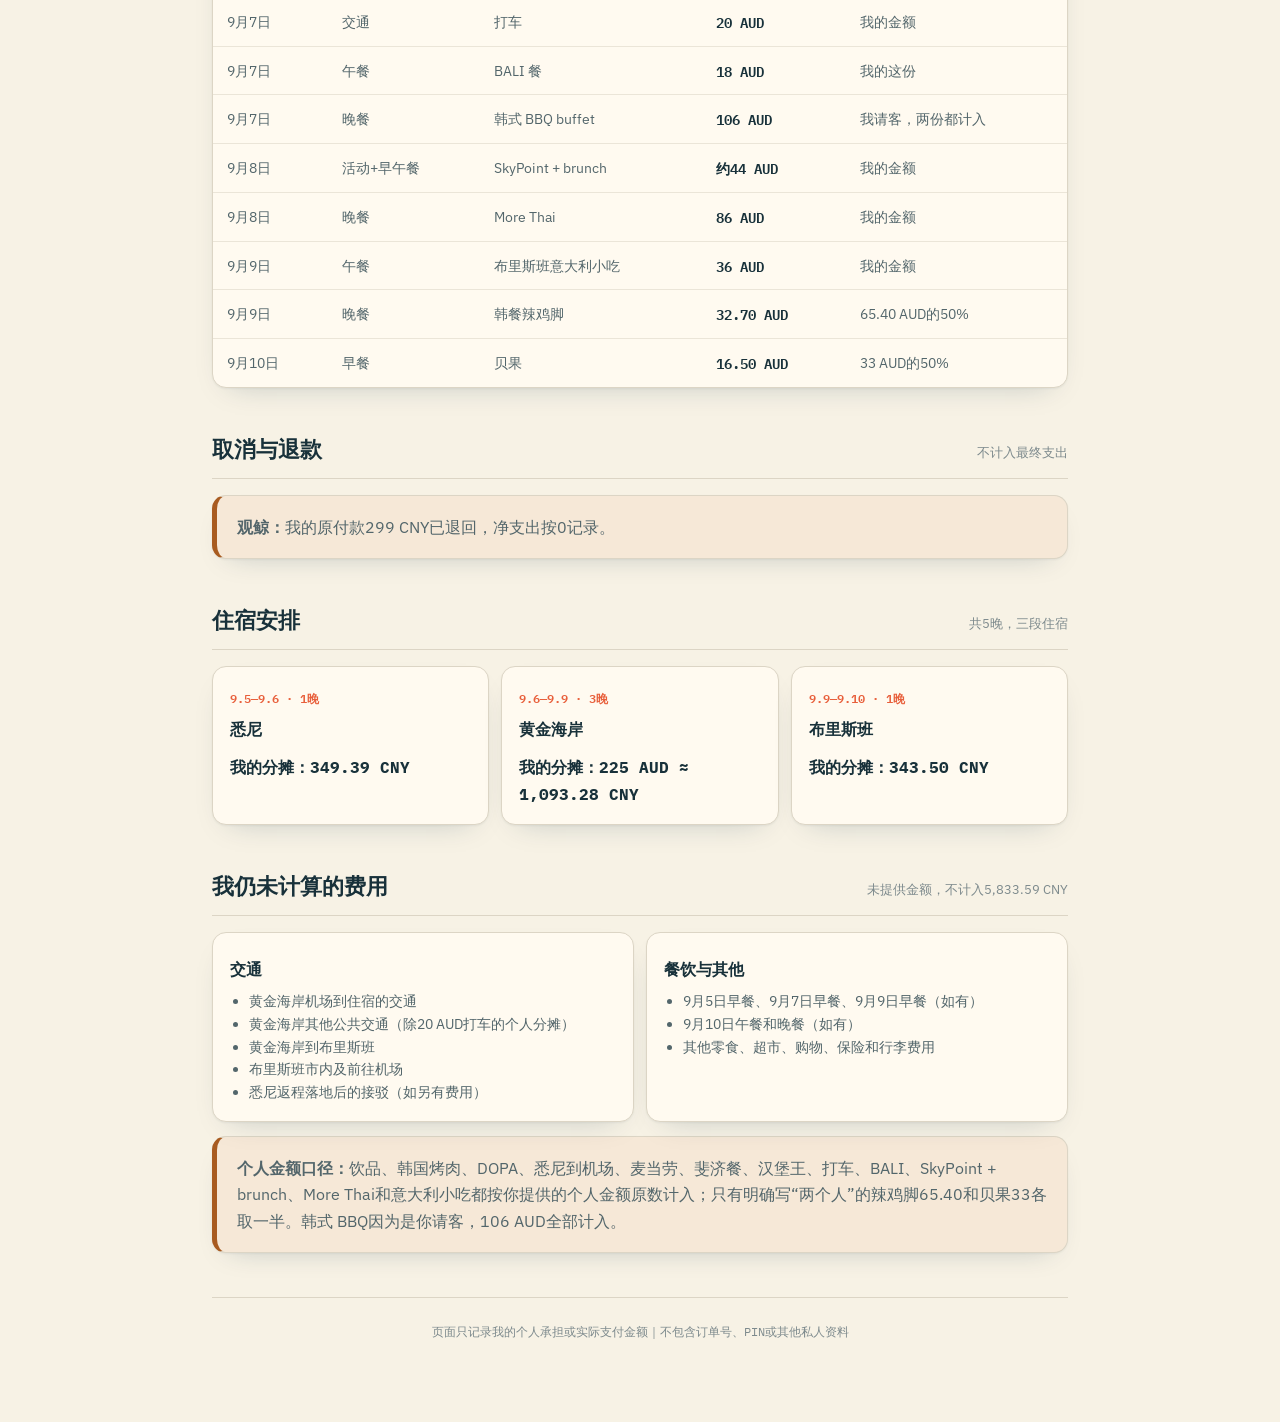
==== commit 7d0024f5: "按用户提供的个人金额修正餐饮费用" ====
--- a/费用统计.html
+++ b/费用统计.html
@@ -3,7 +3,7 @@
 <head>
 <meta charset="UTF-8"><meta name="viewport" content="width=device-width, initial-scale=1.0">
 <meta name="description" content="2026年悉尼、黄金海岸与布里斯班个人旅行费用统计。">
-<meta property="og:title" content="悉尼 · 黄金海岸 · 布里斯班｜我的费用"><meta property="og:description" content="按1 AUD = 4.859 CNY折算，我目前已知支出约5,304.45 CNY"><meta property="og:type" content="website"><meta property="og:image" content="og.png">
+<meta property="og:title" content="悉尼 · 黄金海岸 · 布里斯班｜我的费用"><meta property="og:description" content="按1 AUD = 4.859 CNY折算，我目前已知支出约5,833.59 CNY"><meta property="og:type" content="website"><meta property="og:image" content="og.png">
 <meta name="twitter:card" content="summary_large_image"><meta name="twitter:image" content="og.png">
 <title>我的费用 · 悉尼黄金海岸布里斯班</title>
 <link rel="preconnect" href="https://fonts.googleapis.com"><link rel="preconnect" href="https://fonts.gstatic.com" crossorigin>
@@ -13,8 +13,8 @@
   <nav class="sitenav" aria-label="站点导航"><a href="index.html">6天行程</a><a href="费用统计.html" class="current">我的费用</a></nav>
   <header class="masthead">
     <p class="eyebrow">个人费用 · 随记录更新</p><h1>我的费用</h1>
-    <p class="lede">只记录我个人承担或实际支付的金额。共享交通、住宿和共同用餐默认记50%；韩式 BBQ 因为是我请客，两个人的106 AUD全部算入我的支出。</p>
-    <div class="trip-stats"><div class="stat-chip"><span class="k">指定汇率</span><span class="v">1 AUD = 4.859 CNY</span></div><div class="stat-chip"><span class="k">我的澳元支出</span><span class="v">730.10 AUD</span></div><div class="stat-chip"><span class="k">澳元折算</span><span class="v">3,547.56 CNY</span></div><div class="stat-chip"><span class="k">我的人民币支出</span><span class="v">1,756.89 CNY</span></div><div class="stat-chip"><span class="k">我的已知总支出</span><span class="v">5,304.45 CNY</span></div></div>
+    <p class="lede">只记录我个人承担或实际支付的金额。写“一个人”或未注明“两个人”的金额都直接记为我的支出；只有明确写“两个人”的辣鸡脚和贝果各取50%。韩式 BBQ 是我请客，所以106 AUD全部计入。</p>
+    <div class="trip-stats"><div class="stat-chip"><span class="k">指定汇率</span><span class="v">1 AUD = 4.859 CNY</span></div><div class="stat-chip"><span class="k">我的澳元支出</span><span class="v">839.00 AUD</span></div><div class="stat-chip"><span class="k">澳元折算</span><span class="v">4,076.70 CNY</span></div><div class="stat-chip"><span class="k">我的人民币支出</span><span class="v">1,756.89 CNY</span></div><div class="stat-chip"><span class="k">我的已知总支出</span><span class="v">5,833.59 CNY</span></div></div>
   </header>
 
   <section>
@@ -31,27 +31,27 @@
         <tr><td>活动</td><td>Currumbin Wildlife Sanctuary</td><td class="num">220 CNY</td><td>个人门票</td><td class="status">已支付</td></tr>
       </tbody>
     </table></div>
-    <div class="final-banner"><p>我的固定交通、住宿及动物园为291 AUD + 1,756.89 CNY；餐饮、饮品和当地路费为439.10 AUD。澳元合计 <span class="big">730.10 AUD</span>，按4.859折合3,547.56 CNY；加人民币支出后，我目前已知总支出约 <span class="big">5,304.45 CNY</span>。</p></div>
+    <div class="final-banner"><p>我的固定交通、住宿及动物园为291 AUD + 1,756.89 CNY；餐饮、饮品和当地路费为548 AUD。澳元合计 <span class="big">839 AUD</span>，按4.859折合4,076.70 CNY；加人民币支出后，我目前已知总支出约 <span class="big">5,833.59 CNY</span>。</p></div>
   </section>
 
   <section>
-    <div class="section-head"><h2>我的餐饮与路费</h2><span class="hint">个人已知金额：439.10 AUD</span></div>
+    <div class="section-head"><h2>我的餐饮与路费</h2><span class="hint">个人已知金额：548 AUD</span></div>
     <div class="table-wrap"><table class="stat-table">
       <thead><tr><th>日期</th><th>类别</th><th>项目</th><th>我的支出</th><th>计算说明</th></tr></thead>
       <tbody>
         <tr><td>全程</td><td>饮品</td><td>饮品</td><td class="num">约30 AUD</td><td>个人金额</td></tr>
         <tr><td>9月5日</td><td>午餐</td><td>悉尼韩国烤肉</td><td class="num">52 AUD</td><td>个人金额</td></tr>
-        <tr><td>9月5日</td><td>晚餐</td><td>DOPA</td><td class="num">14.50 AUD</td><td>29 AUD的50%</td></tr>
+        <tr><td>9月5日</td><td>晚餐</td><td>DOPA</td><td class="num">29 AUD</td><td>我的金额</td></tr>
         <tr><td>9月6日</td><td>交通</td><td>悉尼前往机场</td><td class="num">23 AUD</td><td>个人金额</td></tr>
         <tr><td>9月6日</td><td>早餐</td><td>麦当劳</td><td class="num">8 AUD</td><td>个人金额</td></tr>
-        <tr><td>9月6日</td><td>午餐</td><td>斐济餐</td><td class="num">9 AUD</td><td>18 AUD的50%</td></tr>
-        <tr><td>9月6日</td><td>晚餐</td><td>汉堡王</td><td class="num">14.40 AUD</td><td>28.80 AUD的50%</td></tr>
-        <tr><td>9月7日</td><td>交通</td><td>打车</td><td class="num">10 AUD</td><td>20 AUD的50%</td></tr>
+        <tr><td>9月6日</td><td>午餐</td><td>斐济餐</td><td class="num">18 AUD</td><td>我的金额</td></tr>
+        <tr><td>9月6日</td><td>晚餐</td><td>汉堡王</td><td class="num">28.80 AUD</td><td>我的金额</td></tr>
+        <tr><td>9月7日</td><td>交通</td><td>打车</td><td class="num">20 AUD</td><td>我的金额</td></tr>
         <tr><td>9月7日</td><td>午餐</td><td>BALI 餐</td><td class="num">18 AUD</td><td>我的这份</td></tr>
         <tr><td>9月7日</td><td>晚餐</td><td>韩式 BBQ buffet</td><td class="num">106 AUD</td><td>我请客，两份都计入</td></tr>
         <tr><td>9月8日</td><td>活动+早午餐</td><td>SkyPoint + brunch</td><td class="num">约44 AUD</td><td>我的金额</td></tr>
-        <tr><td>9月8日</td><td>晚餐</td><td>More Thai</td><td class="num">43 AUD</td><td>86 AUD的50%</td></tr>
-        <tr><td>9月9日</td><td>午餐</td><td>布里斯班意大利小吃</td><td class="num">18 AUD</td><td>36 AUD的50%</td></tr>
+        <tr><td>9月8日</td><td>晚餐</td><td>More Thai</td><td class="num">86 AUD</td><td>我的金额</td></tr>
+        <tr><td>9月9日</td><td>午餐</td><td>布里斯班意大利小吃</td><td class="num">36 AUD</td><td>我的金额</td></tr>
         <tr><td>9月9日</td><td>晚餐</td><td>韩餐辣鸡脚</td><td class="num">32.70 AUD</td><td>65.40 AUD的50%</td></tr>
         <tr><td>9月10日</td><td>早餐</td><td>贝果</td><td class="num">16.50 AUD</td><td>33 AUD的50%</td></tr>
       </tbody>
@@ -73,9 +73,9 @@
   </section>
 
   <section>
-    <div class="section-head"><h2>我仍未计算的费用</h2><span class="hint">未提供金额，不计入5,304.45 CNY</span></div>
+    <div class="section-head"><h2>我仍未计算的费用</h2><span class="hint">未提供金额，不计入5,833.59 CNY</span></div>
     <div class="panel-grid"><div class="panel"><h3>交通</h3><ul><li>黄金海岸机场到住宿的交通</li><li>黄金海岸其他公共交通（除20 AUD打车的个人分摊）</li><li>黄金海岸到布里斯班</li><li>布里斯班市内及前往机场</li><li>悉尼返程落地后的接驳（如另有费用）</li></ul></div><div class="panel"><h3>餐饮与其他</h3><ul><li>9月5日早餐、9月7日早餐、9月9日早餐（如有）</li><li>9月10日午餐和晚餐（如有）</li><li>其他零食、超市、购物、保险和行李费用</li></ul></div></div>
-    <div class="risk-card"><b>目前的个人口径：</b>DOPA、斐济餐、汉堡王、20 AUD打车、More Thai、意大利小吃、辣鸡脚和贝果按共享金额的50%计入；SkyPoint + brunch按我的44 AUD计入；韩式 BBQ因为是我请客，106 AUD全部计入。若实际付款方式不同，再调整对应一行即可。</div>
+    <div class="risk-card"><b>个人金额口径：</b>饮品、韩国烤肉、DOPA、悉尼到机场、麦当劳、斐济餐、汉堡王、打车、BALI、SkyPoint + brunch、More Thai和意大利小吃都按你提供的个人金额原数计入；只有明确写“两个人”的辣鸡脚65.40和贝果33各取一半。韩式 BBQ因为是你请客，106 AUD全部计入。</div>
   </section>
   <footer>页面只记录我的个人承担或实际支付金额｜不包含订单号、PIN或其他私人资料</footer>
 </div></body></html>
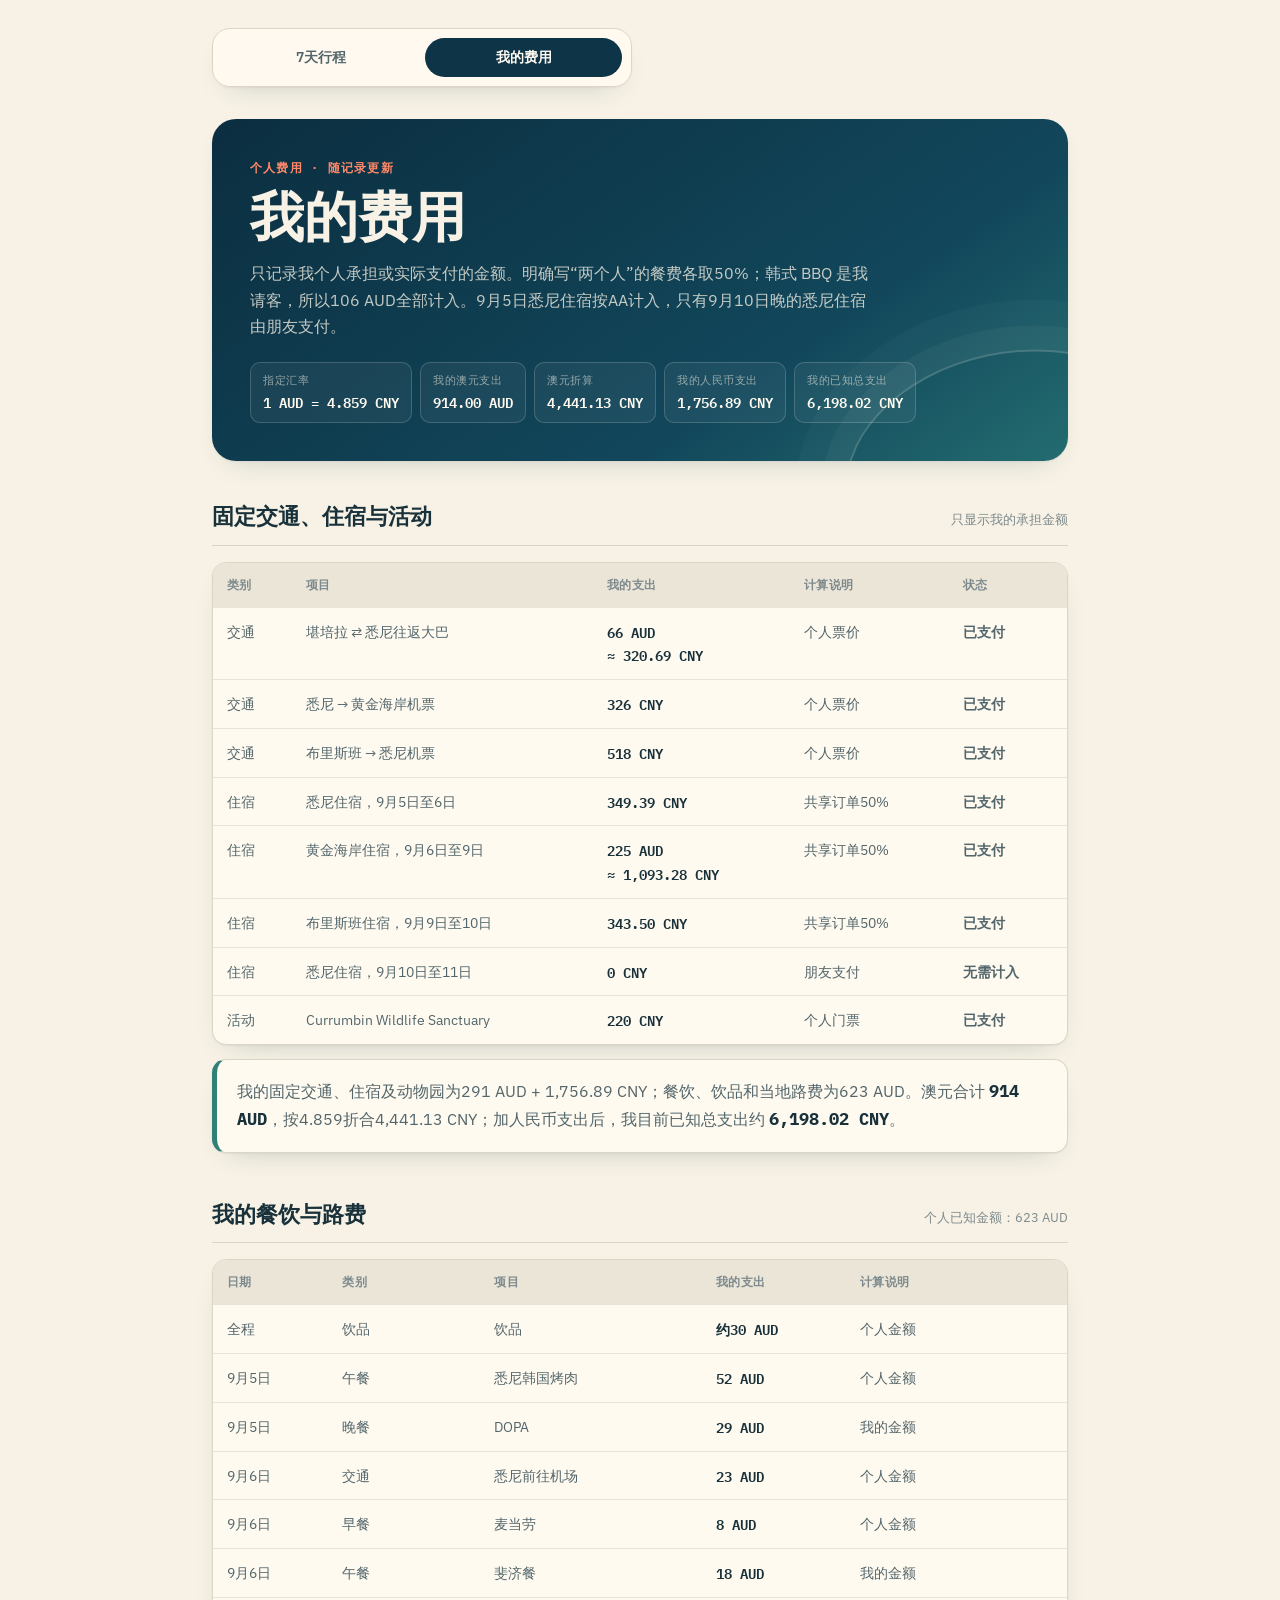
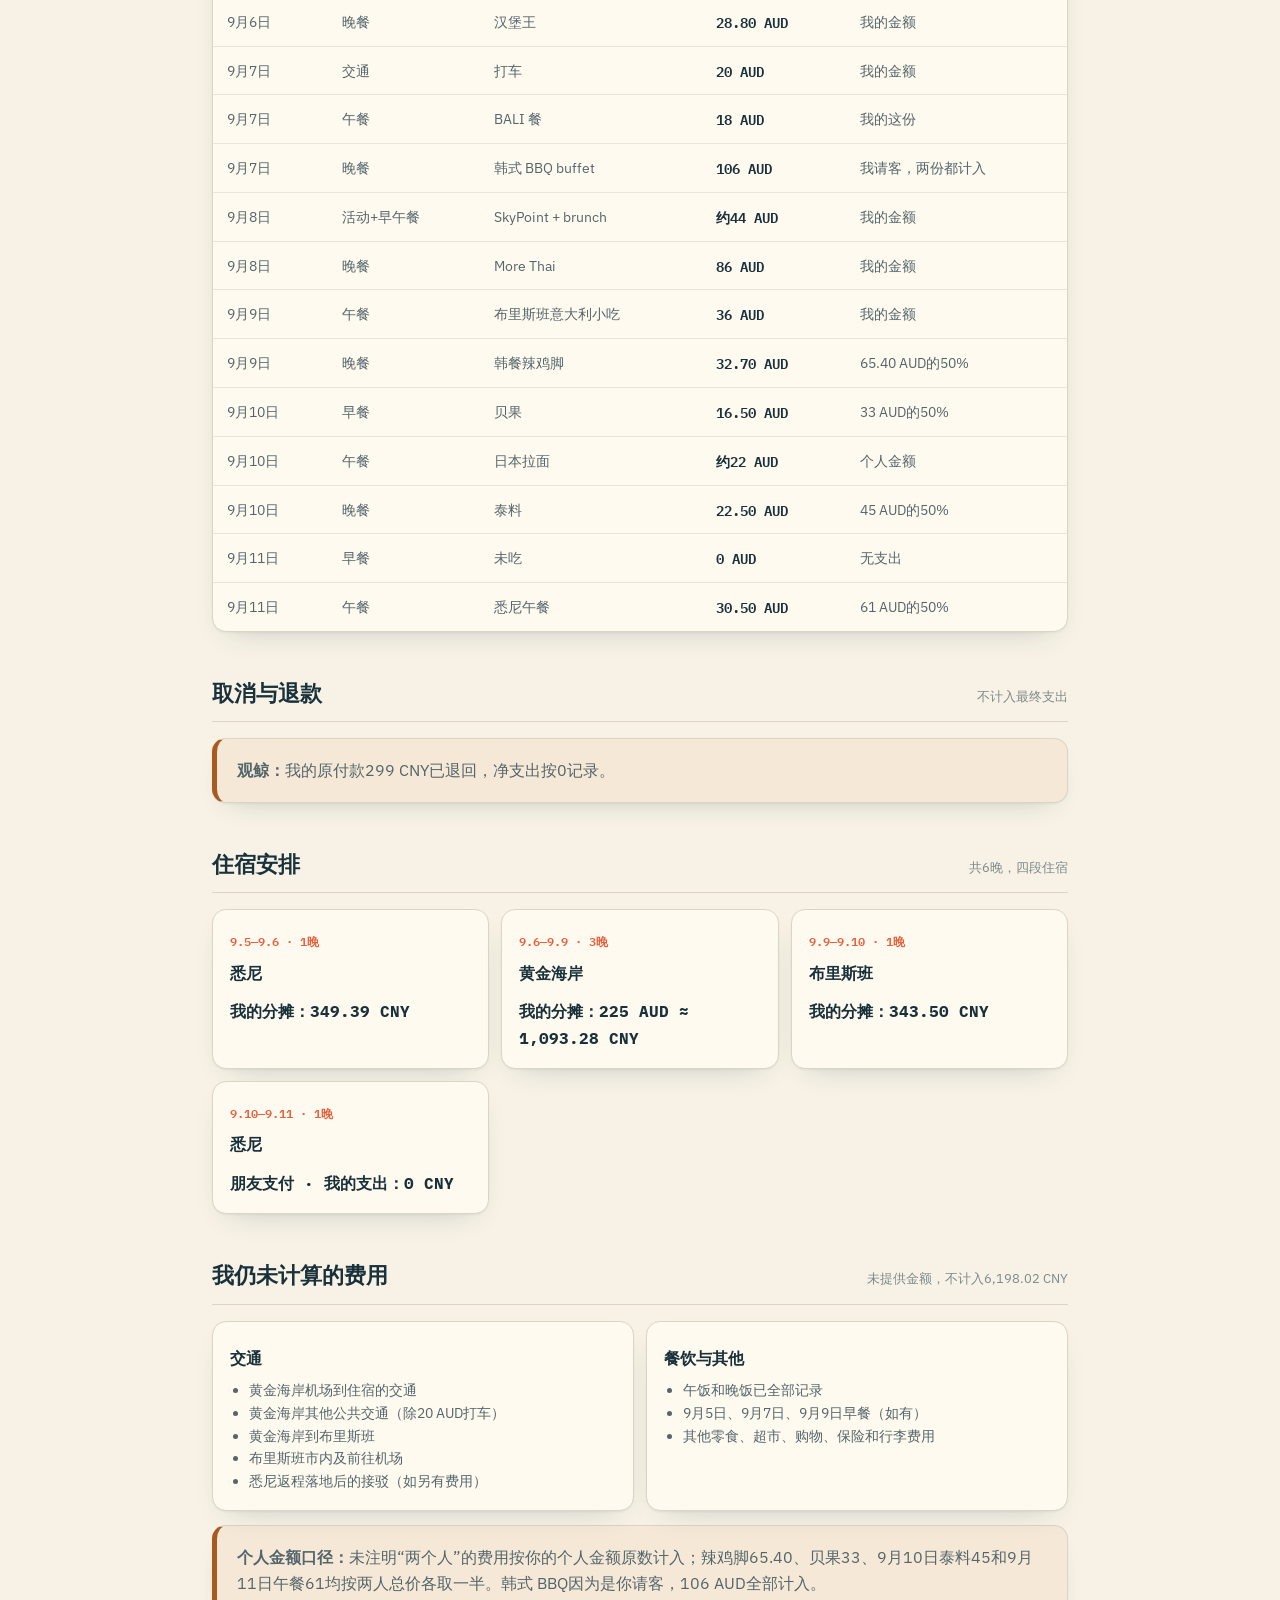
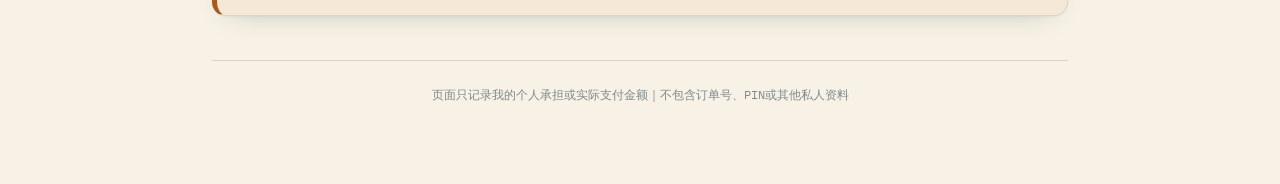
==== commit 00481168: "延长悉尼行程并补充个人餐费" ====
--- a/费用统计.html
+++ b/费用统计.html
@@ -3,18 +3,18 @@
 <head>
 <meta charset="UTF-8"><meta name="viewport" content="width=device-width, initial-scale=1.0">
 <meta name="description" content="2026年悉尼、黄金海岸与布里斯班个人旅行费用统计。">
-<meta property="og:title" content="悉尼 · 黄金海岸 · 布里斯班｜我的费用"><meta property="og:description" content="按1 AUD = 4.859 CNY折算，我目前已知支出约5,833.59 CNY"><meta property="og:type" content="website"><meta property="og:image" content="og.png">
+<meta property="og:title" content="悉尼 · 黄金海岸 · 布里斯班｜我的费用"><meta property="og:description" content="按1 AUD = 4.859 CNY折算，我目前已知支出约6,198.02 CNY"><meta property="og:type" content="website"><meta property="og:image" content="og.png">
 <meta name="twitter:card" content="summary_large_image"><meta name="twitter:image" content="og.png">
 <title>我的费用 · 悉尼黄金海岸布里斯班</title>
 <link rel="preconnect" href="https://fonts.googleapis.com"><link rel="preconnect" href="https://fonts.gstatic.com" crossorigin>
 <link href="https://fonts.googleapis.com/css2?family=Fraunces:opsz,wght@9..144,400;9..144,500;9..144,600;9..144,700&family=IBM+Plex+Sans:wght@400;500;600;700&family=IBM+Plex+Mono:wght@400;500;600&display=swap" rel="stylesheet"><link rel="stylesheet" href="trip-style.css?v=1">
 </head>
 <body><div class="wrap">
-  <nav class="sitenav" aria-label="站点导航"><a href="index.html">6天行程</a><a href="费用统计.html" class="current">我的费用</a></nav>
+  <nav class="sitenav" aria-label="站点导航"><a href="index.html">7天行程</a><a href="费用统计.html" class="current">我的费用</a></nav>
   <header class="masthead">
     <p class="eyebrow">个人费用 · 随记录更新</p><h1>我的费用</h1>
-    <p class="lede">只记录我个人承担或实际支付的金额。写“一个人”或未注明“两个人”的金额都直接记为我的支出；只有明确写“两个人”的辣鸡脚和贝果各取50%。韩式 BBQ 是我请客，所以106 AUD全部计入。</p>
-    <div class="trip-stats"><div class="stat-chip"><span class="k">指定汇率</span><span class="v">1 AUD = 4.859 CNY</span></div><div class="stat-chip"><span class="k">我的澳元支出</span><span class="v">839.00 AUD</span></div><div class="stat-chip"><span class="k">澳元折算</span><span class="v">4,076.70 CNY</span></div><div class="stat-chip"><span class="k">我的人民币支出</span><span class="v">1,756.89 CNY</span></div><div class="stat-chip"><span class="k">我的已知总支出</span><span class="v">5,833.59 CNY</span></div></div>
+    <p class="lede">只记录我个人承担或实际支付的金额。明确写“两个人”的餐费各取50%；韩式 BBQ 是我请客，所以106 AUD全部计入。9月5日悉尼住宿按AA计入，只有9月10日晚的悉尼住宿由朋友支付。</p>
+    <div class="trip-stats"><div class="stat-chip"><span class="k">指定汇率</span><span class="v">1 AUD = 4.859 CNY</span></div><div class="stat-chip"><span class="k">我的澳元支出</span><span class="v">914.00 AUD</span></div><div class="stat-chip"><span class="k">澳元折算</span><span class="v">4,441.13 CNY</span></div><div class="stat-chip"><span class="k">我的人民币支出</span><span class="v">1,756.89 CNY</span></div><div class="stat-chip"><span class="k">我的已知总支出</span><span class="v">6,198.02 CNY</span></div></div>
   </header>
 
   <section>
@@ -28,14 +28,15 @@
         <tr><td>住宿</td><td>悉尼住宿，9月5日至6日</td><td class="num">349.39 CNY</td><td>共享订单50%</td><td class="status">已支付</td></tr>
         <tr><td>住宿</td><td>黄金海岸住宿，9月6日至9日</td><td class="num">225 AUD<br>≈ 1,093.28 CNY</td><td>共享订单50%</td><td class="status">已支付</td></tr>
         <tr><td>住宿</td><td>布里斯班住宿，9月9日至10日</td><td class="num">343.50 CNY</td><td>共享订单50%</td><td class="status">已支付</td></tr>
+        <tr><td>住宿</td><td>悉尼住宿，9月10日至11日</td><td class="num">0 CNY</td><td>朋友支付</td><td class="status">无需计入</td></tr>
         <tr><td>活动</td><td>Currumbin Wildlife Sanctuary</td><td class="num">220 CNY</td><td>个人门票</td><td class="status">已支付</td></tr>
       </tbody>
     </table></div>
-    <div class="final-banner"><p>我的固定交通、住宿及动物园为291 AUD + 1,756.89 CNY；餐饮、饮品和当地路费为548 AUD。澳元合计 <span class="big">839 AUD</span>，按4.859折合4,076.70 CNY；加人民币支出后，我目前已知总支出约 <span class="big">5,833.59 CNY</span>。</p></div>
+    <div class="final-banner"><p>我的固定交通、住宿及动物园为291 AUD + 1,756.89 CNY；餐饮、饮品和当地路费为623 AUD。澳元合计 <span class="big">914 AUD</span>，按4.859折合4,441.13 CNY；加人民币支出后，我目前已知总支出约 <span class="big">6,198.02 CNY</span>。</p></div>
   </section>
 
   <section>
-    <div class="section-head"><h2>我的餐饮与路费</h2><span class="hint">个人已知金额：548 AUD</span></div>
+    <div class="section-head"><h2>我的餐饮与路费</h2><span class="hint">个人已知金额：623 AUD</span></div>
     <div class="table-wrap"><table class="stat-table">
       <thead><tr><th>日期</th><th>类别</th><th>项目</th><th>我的支出</th><th>计算说明</th></tr></thead>
       <tbody>
@@ -54,6 +55,10 @@
         <tr><td>9月9日</td><td>午餐</td><td>布里斯班意大利小吃</td><td class="num">36 AUD</td><td>我的金额</td></tr>
         <tr><td>9月9日</td><td>晚餐</td><td>韩餐辣鸡脚</td><td class="num">32.70 AUD</td><td>65.40 AUD的50%</td></tr>
         <tr><td>9月10日</td><td>早餐</td><td>贝果</td><td class="num">16.50 AUD</td><td>33 AUD的50%</td></tr>
+        <tr><td>9月10日</td><td>午餐</td><td>日本拉面</td><td class="num">约22 AUD</td><td>个人金额</td></tr>
+        <tr><td>9月10日</td><td>晚餐</td><td>泰料</td><td class="num">22.50 AUD</td><td>45 AUD的50%</td></tr>
+        <tr><td>9月11日</td><td>早餐</td><td>未吃</td><td class="num">0 AUD</td><td>无支出</td></tr>
+        <tr><td>9月11日</td><td>午餐</td><td>悉尼午餐</td><td class="num">30.50 AUD</td><td>61 AUD的50%</td></tr>
       </tbody>
     </table></div>
   </section>
@@ -64,18 +69,19 @@
   </section>
 
   <section>
-    <div class="section-head"><h2>住宿安排</h2><span class="hint">共5晚，三段住宿</span></div>
+    <div class="section-head"><h2>住宿安排</h2><span class="hint">共6晚，四段住宿</span></div>
     <div class="hotel-list">
       <article class="hotel-card"><span class="night">9.5—9.6 · 1晚</span><h3>悉尼</h3><span class="price">我的分摊：349.39 CNY</span></article>
       <article class="hotel-card"><span class="night">9.6—9.9 · 3晚</span><h3>黄金海岸</h3><span class="price">我的分摊：225 AUD ≈ 1,093.28 CNY</span></article>
       <article class="hotel-card"><span class="night">9.9—9.10 · 1晚</span><h3>布里斯班</h3><span class="price">我的分摊：343.50 CNY</span></article>
+      <article class="hotel-card"><span class="night">9.10—9.11 · 1晚</span><h3>悉尼</h3><span class="price">朋友支付 · 我的支出：0 CNY</span></article>
     </div>
   </section>
 
   <section>
-    <div class="section-head"><h2>我仍未计算的费用</h2><span class="hint">未提供金额，不计入5,833.59 CNY</span></div>
-    <div class="panel-grid"><div class="panel"><h3>交通</h3><ul><li>黄金海岸机场到住宿的交通</li><li>黄金海岸其他公共交通（除20 AUD打车的个人分摊）</li><li>黄金海岸到布里斯班</li><li>布里斯班市内及前往机场</li><li>悉尼返程落地后的接驳（如另有费用）</li></ul></div><div class="panel"><h3>餐饮与其他</h3><ul><li>9月5日早餐、9月7日早餐、9月9日早餐（如有）</li><li>9月10日午餐和晚餐（如有）</li><li>其他零食、超市、购物、保险和行李费用</li></ul></div></div>
-    <div class="risk-card"><b>个人金额口径：</b>饮品、韩国烤肉、DOPA、悉尼到机场、麦当劳、斐济餐、汉堡王、打车、BALI、SkyPoint + brunch、More Thai和意大利小吃都按你提供的个人金额原数计入；只有明确写“两个人”的辣鸡脚65.40和贝果33各取一半。韩式 BBQ因为是你请客，106 AUD全部计入。</div>
+    <div class="section-head"><h2>我仍未计算的费用</h2><span class="hint">未提供金额，不计入6,198.02 CNY</span></div>
+    <div class="panel-grid"><div class="panel"><h3>交通</h3><ul><li>黄金海岸机场到住宿的交通</li><li>黄金海岸其他公共交通（除20 AUD打车）</li><li>黄金海岸到布里斯班</li><li>布里斯班市内及前往机场</li><li>悉尼返程落地后的接驳（如另有费用）</li></ul></div><div class="panel"><h3>餐饮与其他</h3><ul><li>午饭和晚饭已全部记录</li><li>9月5日、9月7日、9月9日早餐（如有）</li><li>其他零食、超市、购物、保险和行李费用</li></ul></div></div>
+    <div class="risk-card"><b>个人金额口径：</b>未注明“两个人”的费用按你的个人金额原数计入；辣鸡脚65.40、贝果33、9月10日泰料45和9月11日午餐61均按两人总价各取一半。韩式 BBQ因为是你请客，106 AUD全部计入。</div>
   </section>
   <footer>页面只记录我的个人承担或实际支付金额｜不包含订单号、PIN或其他私人资料</footer>
 </div></body></html>
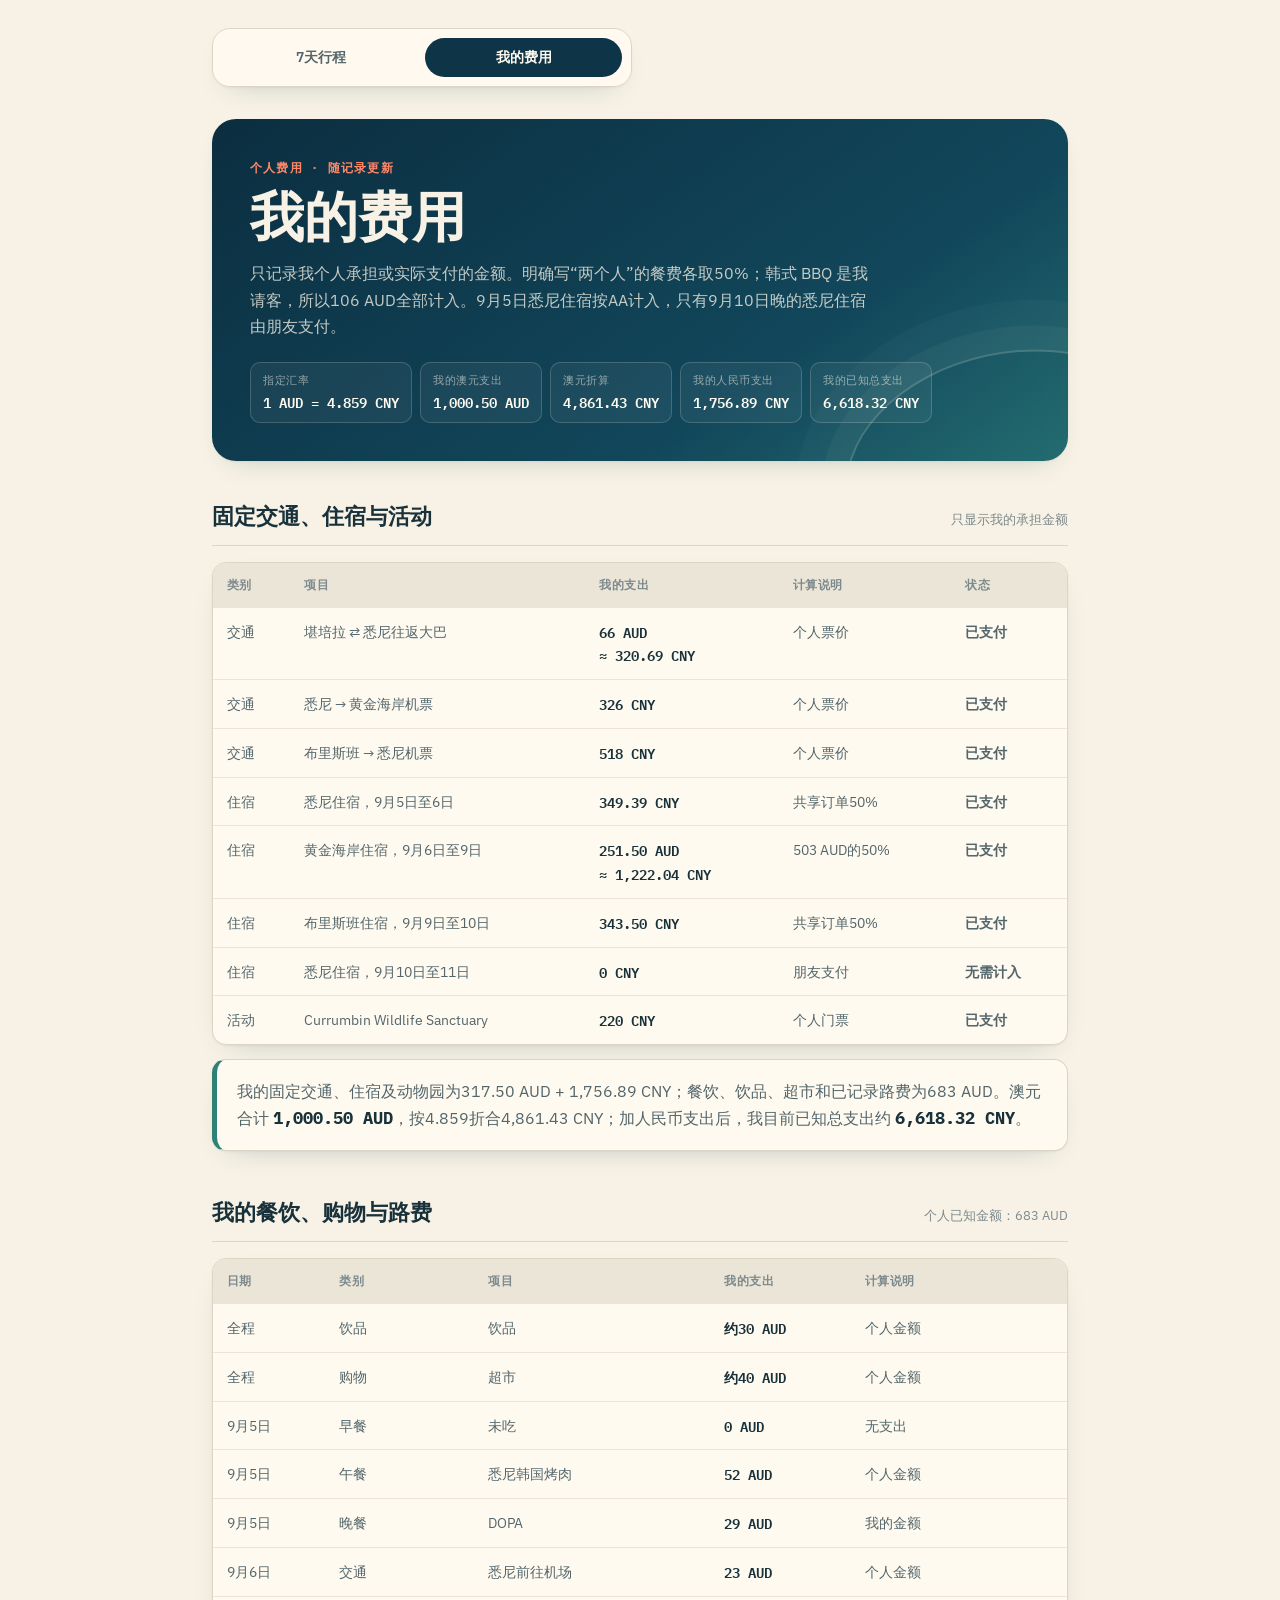
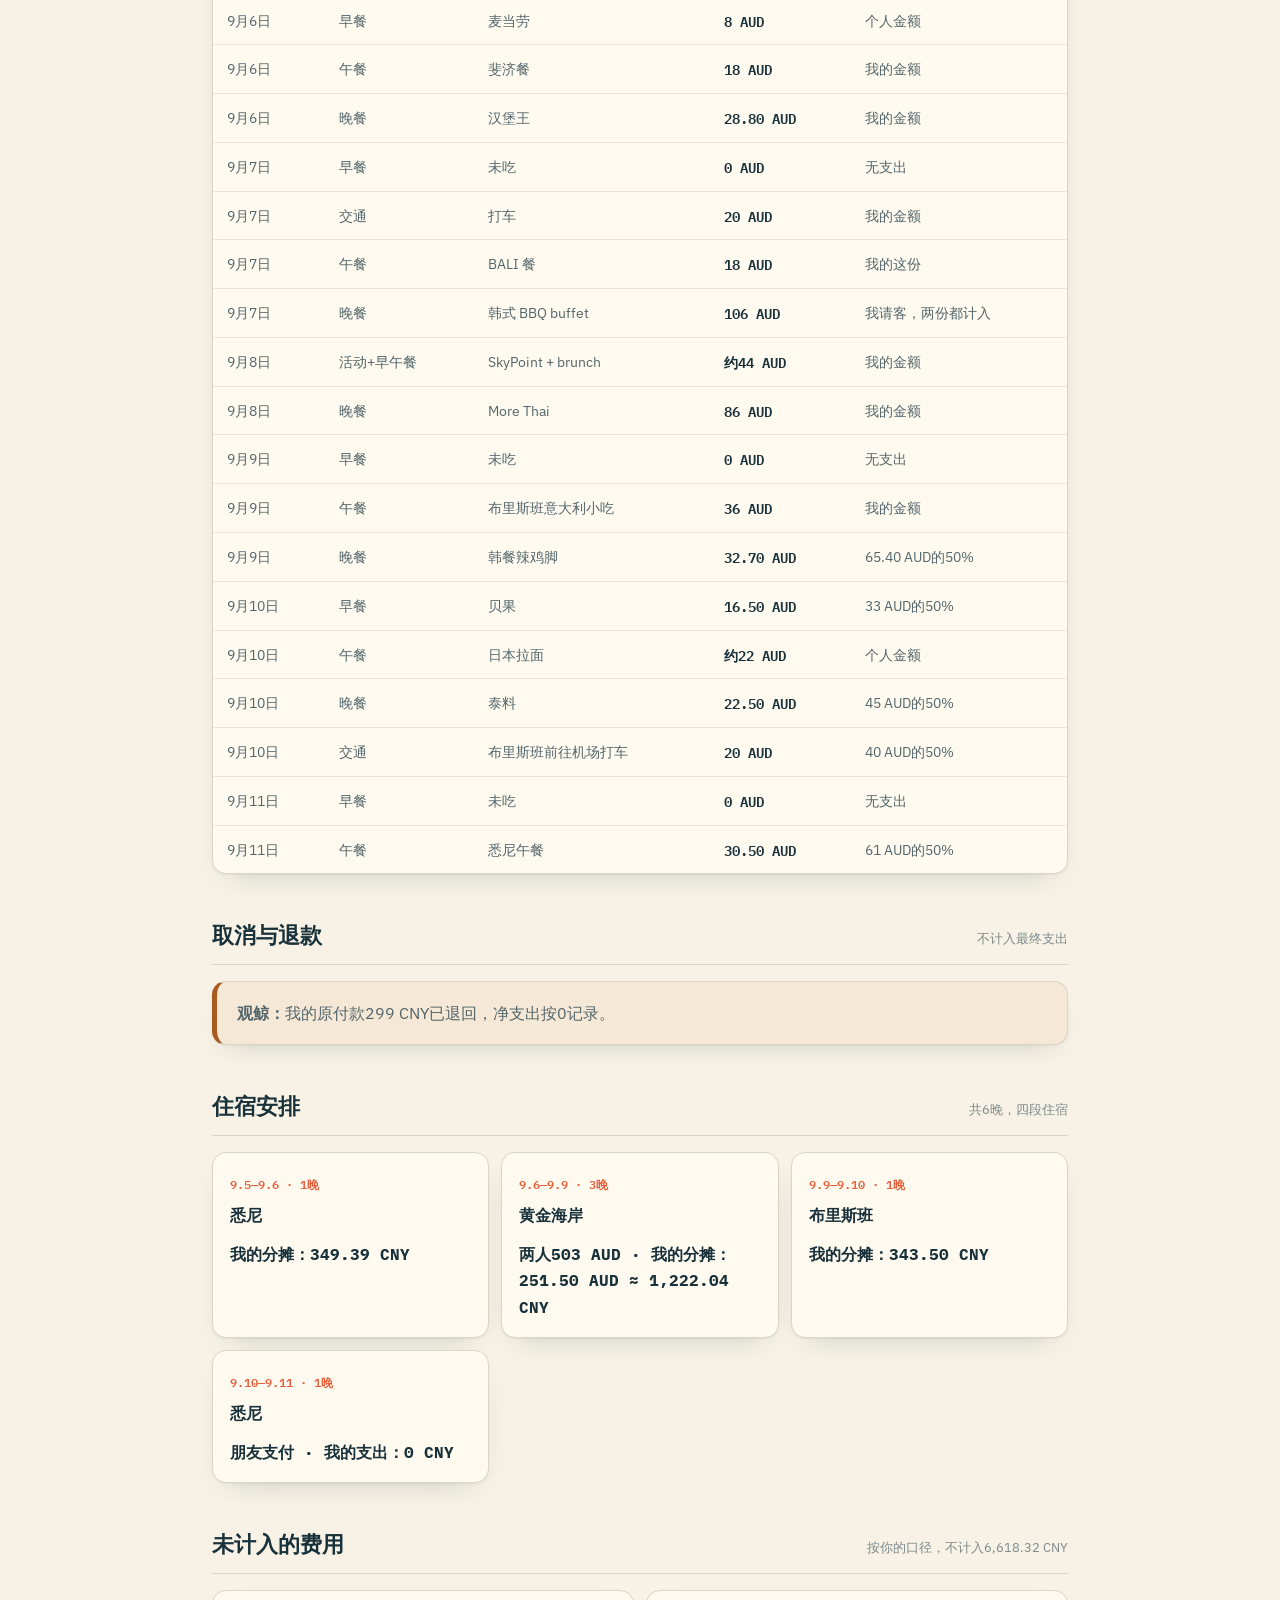
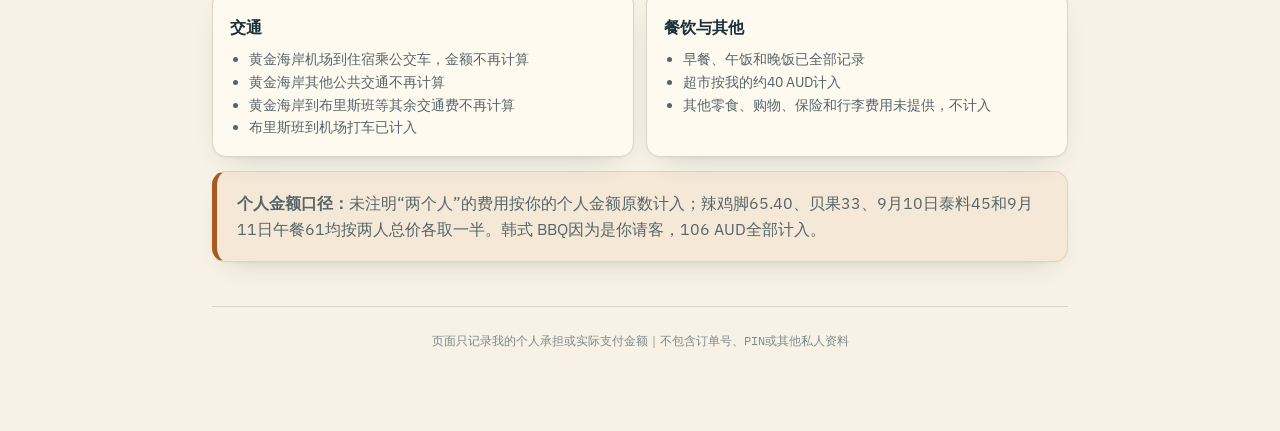
==== commit 5febe891: "补全住宿交通超市与早餐费用" ====
--- a/费用统计.html
+++ b/费用统计.html
@@ -3,7 +3,7 @@
 <head>
 <meta charset="UTF-8"><meta name="viewport" content="width=device-width, initial-scale=1.0">
 <meta name="description" content="2026年悉尼、黄金海岸与布里斯班个人旅行费用统计。">
-<meta property="og:title" content="悉尼 · 黄金海岸 · 布里斯班｜我的费用"><meta property="og:description" content="按1 AUD = 4.859 CNY折算，我目前已知支出约6,198.02 CNY"><meta property="og:type" content="website"><meta property="og:image" content="og.png">
+<meta property="og:title" content="悉尼 · 黄金海岸 · 布里斯班｜我的费用"><meta property="og:description" content="按1 AUD = 4.859 CNY折算，我目前已知支出约6,618.32 CNY"><meta property="og:type" content="website"><meta property="og:image" content="og.png">
 <meta name="twitter:card" content="summary_large_image"><meta name="twitter:image" content="og.png">
 <title>我的费用 · 悉尼黄金海岸布里斯班</title>
 <link rel="preconnect" href="https://fonts.googleapis.com"><link rel="preconnect" href="https://fonts.gstatic.com" crossorigin>
@@ -14,7 +14,7 @@
   <header class="masthead">
     <p class="eyebrow">个人费用 · 随记录更新</p><h1>我的费用</h1>
     <p class="lede">只记录我个人承担或实际支付的金额。明确写“两个人”的餐费各取50%；韩式 BBQ 是我请客，所以106 AUD全部计入。9月5日悉尼住宿按AA计入，只有9月10日晚的悉尼住宿由朋友支付。</p>
-    <div class="trip-stats"><div class="stat-chip"><span class="k">指定汇率</span><span class="v">1 AUD = 4.859 CNY</span></div><div class="stat-chip"><span class="k">我的澳元支出</span><span class="v">914.00 AUD</span></div><div class="stat-chip"><span class="k">澳元折算</span><span class="v">4,441.13 CNY</span></div><div class="stat-chip"><span class="k">我的人民币支出</span><span class="v">1,756.89 CNY</span></div><div class="stat-chip"><span class="k">我的已知总支出</span><span class="v">6,198.02 CNY</span></div></div>
+    <div class="trip-stats"><div class="stat-chip"><span class="k">指定汇率</span><span class="v">1 AUD = 4.859 CNY</span></div><div class="stat-chip"><span class="k">我的澳元支出</span><span class="v">1,000.50 AUD</span></div><div class="stat-chip"><span class="k">澳元折算</span><span class="v">4,861.43 CNY</span></div><div class="stat-chip"><span class="k">我的人民币支出</span><span class="v">1,756.89 CNY</span></div><div class="stat-chip"><span class="k">我的已知总支出</span><span class="v">6,618.32 CNY</span></div></div>
   </header>
 
   <section>
@@ -26,37 +26,42 @@
         <tr><td>交通</td><td>悉尼 → 黄金海岸机票</td><td class="num">326 CNY</td><td>个人票价</td><td class="status">已支付</td></tr>
         <tr><td>交通</td><td>布里斯班 → 悉尼机票</td><td class="num">518 CNY</td><td>个人票价</td><td class="status">已支付</td></tr>
         <tr><td>住宿</td><td>悉尼住宿，9月5日至6日</td><td class="num">349.39 CNY</td><td>共享订单50%</td><td class="status">已支付</td></tr>
-        <tr><td>住宿</td><td>黄金海岸住宿，9月6日至9日</td><td class="num">225 AUD<br>≈ 1,093.28 CNY</td><td>共享订单50%</td><td class="status">已支付</td></tr>
+        <tr><td>住宿</td><td>黄金海岸住宿，9月6日至9日</td><td class="num">251.50 AUD<br>≈ 1,222.04 CNY</td><td>503 AUD的50%</td><td class="status">已支付</td></tr>
         <tr><td>住宿</td><td>布里斯班住宿，9月9日至10日</td><td class="num">343.50 CNY</td><td>共享订单50%</td><td class="status">已支付</td></tr>
         <tr><td>住宿</td><td>悉尼住宿，9月10日至11日</td><td class="num">0 CNY</td><td>朋友支付</td><td class="status">无需计入</td></tr>
         <tr><td>活动</td><td>Currumbin Wildlife Sanctuary</td><td class="num">220 CNY</td><td>个人门票</td><td class="status">已支付</td></tr>
       </tbody>
     </table></div>
-    <div class="final-banner"><p>我的固定交通、住宿及动物园为291 AUD + 1,756.89 CNY；餐饮、饮品和当地路费为623 AUD。澳元合计 <span class="big">914 AUD</span>，按4.859折合4,441.13 CNY；加人民币支出后，我目前已知总支出约 <span class="big">6,198.02 CNY</span>。</p></div>
+    <div class="final-banner"><p>我的固定交通、住宿及动物园为317.50 AUD + 1,756.89 CNY；餐饮、饮品、超市和已记录路费为683 AUD。澳元合计 <span class="big">1,000.50 AUD</span>，按4.859折合4,861.43 CNY；加人民币支出后，我目前已知总支出约 <span class="big">6,618.32 CNY</span>。</p></div>
   </section>
 
   <section>
-    <div class="section-head"><h2>我的餐饮与路费</h2><span class="hint">个人已知金额：623 AUD</span></div>
+    <div class="section-head"><h2>我的餐饮、购物与路费</h2><span class="hint">个人已知金额：683 AUD</span></div>
     <div class="table-wrap"><table class="stat-table">
       <thead><tr><th>日期</th><th>类别</th><th>项目</th><th>我的支出</th><th>计算说明</th></tr></thead>
       <tbody>
         <tr><td>全程</td><td>饮品</td><td>饮品</td><td class="num">约30 AUD</td><td>个人金额</td></tr>
+        <tr><td>全程</td><td>购物</td><td>超市</td><td class="num">约40 AUD</td><td>个人金额</td></tr>
+        <tr><td>9月5日</td><td>早餐</td><td>未吃</td><td class="num">0 AUD</td><td>无支出</td></tr>
         <tr><td>9月5日</td><td>午餐</td><td>悉尼韩国烤肉</td><td class="num">52 AUD</td><td>个人金额</td></tr>
         <tr><td>9月5日</td><td>晚餐</td><td>DOPA</td><td class="num">29 AUD</td><td>我的金额</td></tr>
         <tr><td>9月6日</td><td>交通</td><td>悉尼前往机场</td><td class="num">23 AUD</td><td>个人金额</td></tr>
         <tr><td>9月6日</td><td>早餐</td><td>麦当劳</td><td class="num">8 AUD</td><td>个人金额</td></tr>
         <tr><td>9月6日</td><td>午餐</td><td>斐济餐</td><td class="num">18 AUD</td><td>我的金额</td></tr>
         <tr><td>9月6日</td><td>晚餐</td><td>汉堡王</td><td class="num">28.80 AUD</td><td>我的金额</td></tr>
+        <tr><td>9月7日</td><td>早餐</td><td>未吃</td><td class="num">0 AUD</td><td>无支出</td></tr>
         <tr><td>9月7日</td><td>交通</td><td>打车</td><td class="num">20 AUD</td><td>我的金额</td></tr>
         <tr><td>9月7日</td><td>午餐</td><td>BALI 餐</td><td class="num">18 AUD</td><td>我的这份</td></tr>
         <tr><td>9月7日</td><td>晚餐</td><td>韩式 BBQ buffet</td><td class="num">106 AUD</td><td>我请客，两份都计入</td></tr>
         <tr><td>9月8日</td><td>活动+早午餐</td><td>SkyPoint + brunch</td><td class="num">约44 AUD</td><td>我的金额</td></tr>
         <tr><td>9月8日</td><td>晚餐</td><td>More Thai</td><td class="num">86 AUD</td><td>我的金额</td></tr>
+        <tr><td>9月9日</td><td>早餐</td><td>未吃</td><td class="num">0 AUD</td><td>无支出</td></tr>
         <tr><td>9月9日</td><td>午餐</td><td>布里斯班意大利小吃</td><td class="num">36 AUD</td><td>我的金额</td></tr>
         <tr><td>9月9日</td><td>晚餐</td><td>韩餐辣鸡脚</td><td class="num">32.70 AUD</td><td>65.40 AUD的50%</td></tr>
         <tr><td>9月10日</td><td>早餐</td><td>贝果</td><td class="num">16.50 AUD</td><td>33 AUD的50%</td></tr>
         <tr><td>9月10日</td><td>午餐</td><td>日本拉面</td><td class="num">约22 AUD</td><td>个人金额</td></tr>
         <tr><td>9月10日</td><td>晚餐</td><td>泰料</td><td class="num">22.50 AUD</td><td>45 AUD的50%</td></tr>
+        <tr><td>9月10日</td><td>交通</td><td>布里斯班前往机场打车</td><td class="num">20 AUD</td><td>40 AUD的50%</td></tr>
         <tr><td>9月11日</td><td>早餐</td><td>未吃</td><td class="num">0 AUD</td><td>无支出</td></tr>
         <tr><td>9月11日</td><td>午餐</td><td>悉尼午餐</td><td class="num">30.50 AUD</td><td>61 AUD的50%</td></tr>
       </tbody>
@@ -72,15 +77,15 @@
     <div class="section-head"><h2>住宿安排</h2><span class="hint">共6晚，四段住宿</span></div>
     <div class="hotel-list">
       <article class="hotel-card"><span class="night">9.5—9.6 · 1晚</span><h3>悉尼</h3><span class="price">我的分摊：349.39 CNY</span></article>
-      <article class="hotel-card"><span class="night">9.6—9.9 · 3晚</span><h3>黄金海岸</h3><span class="price">我的分摊：225 AUD ≈ 1,093.28 CNY</span></article>
+      <article class="hotel-card"><span class="night">9.6—9.9 · 3晚</span><h3>黄金海岸</h3><span class="price">两人503 AUD · 我的分摊：251.50 AUD ≈ 1,222.04 CNY</span></article>
       <article class="hotel-card"><span class="night">9.9—9.10 · 1晚</span><h3>布里斯班</h3><span class="price">我的分摊：343.50 CNY</span></article>
       <article class="hotel-card"><span class="night">9.10—9.11 · 1晚</span><h3>悉尼</h3><span class="price">朋友支付 · 我的支出：0 CNY</span></article>
     </div>
   </section>
 
   <section>
-    <div class="section-head"><h2>我仍未计算的费用</h2><span class="hint">未提供金额，不计入6,198.02 CNY</span></div>
-    <div class="panel-grid"><div class="panel"><h3>交通</h3><ul><li>黄金海岸机场到住宿的交通</li><li>黄金海岸其他公共交通（除20 AUD打车）</li><li>黄金海岸到布里斯班</li><li>布里斯班市内及前往机场</li><li>悉尼返程落地后的接驳（如另有费用）</li></ul></div><div class="panel"><h3>餐饮与其他</h3><ul><li>午饭和晚饭已全部记录</li><li>9月5日、9月7日、9月9日早餐（如有）</li><li>其他零食、超市、购物、保险和行李费用</li></ul></div></div>
+    <div class="section-head"><h2>未计入的费用</h2><span class="hint">按你的口径，不计入6,618.32 CNY</span></div>
+    <div class="panel-grid"><div class="panel"><h3>交通</h3><ul><li>黄金海岸机场到住宿乘公交车，金额不再计算</li><li>黄金海岸其他公共交通不再计算</li><li>黄金海岸到布里斯班等其余交通费不再计算</li><li>布里斯班到机场打车已计入</li></ul></div><div class="panel"><h3>餐饮与其他</h3><ul><li>早餐、午饭和晚饭已全部记录</li><li>超市按我的约40 AUD计入</li><li>其他零食、购物、保险和行李费用未提供，不计入</li></ul></div></div>
     <div class="risk-card"><b>个人金额口径：</b>未注明“两个人”的费用按你的个人金额原数计入；辣鸡脚65.40、贝果33、9月10日泰料45和9月11日午餐61均按两人总价各取一半。韩式 BBQ因为是你请客，106 AUD全部计入。</div>
   </section>
   <footer>页面只记录我的个人承担或实际支付金额｜不包含订单号、PIN或其他私人资料</footer>
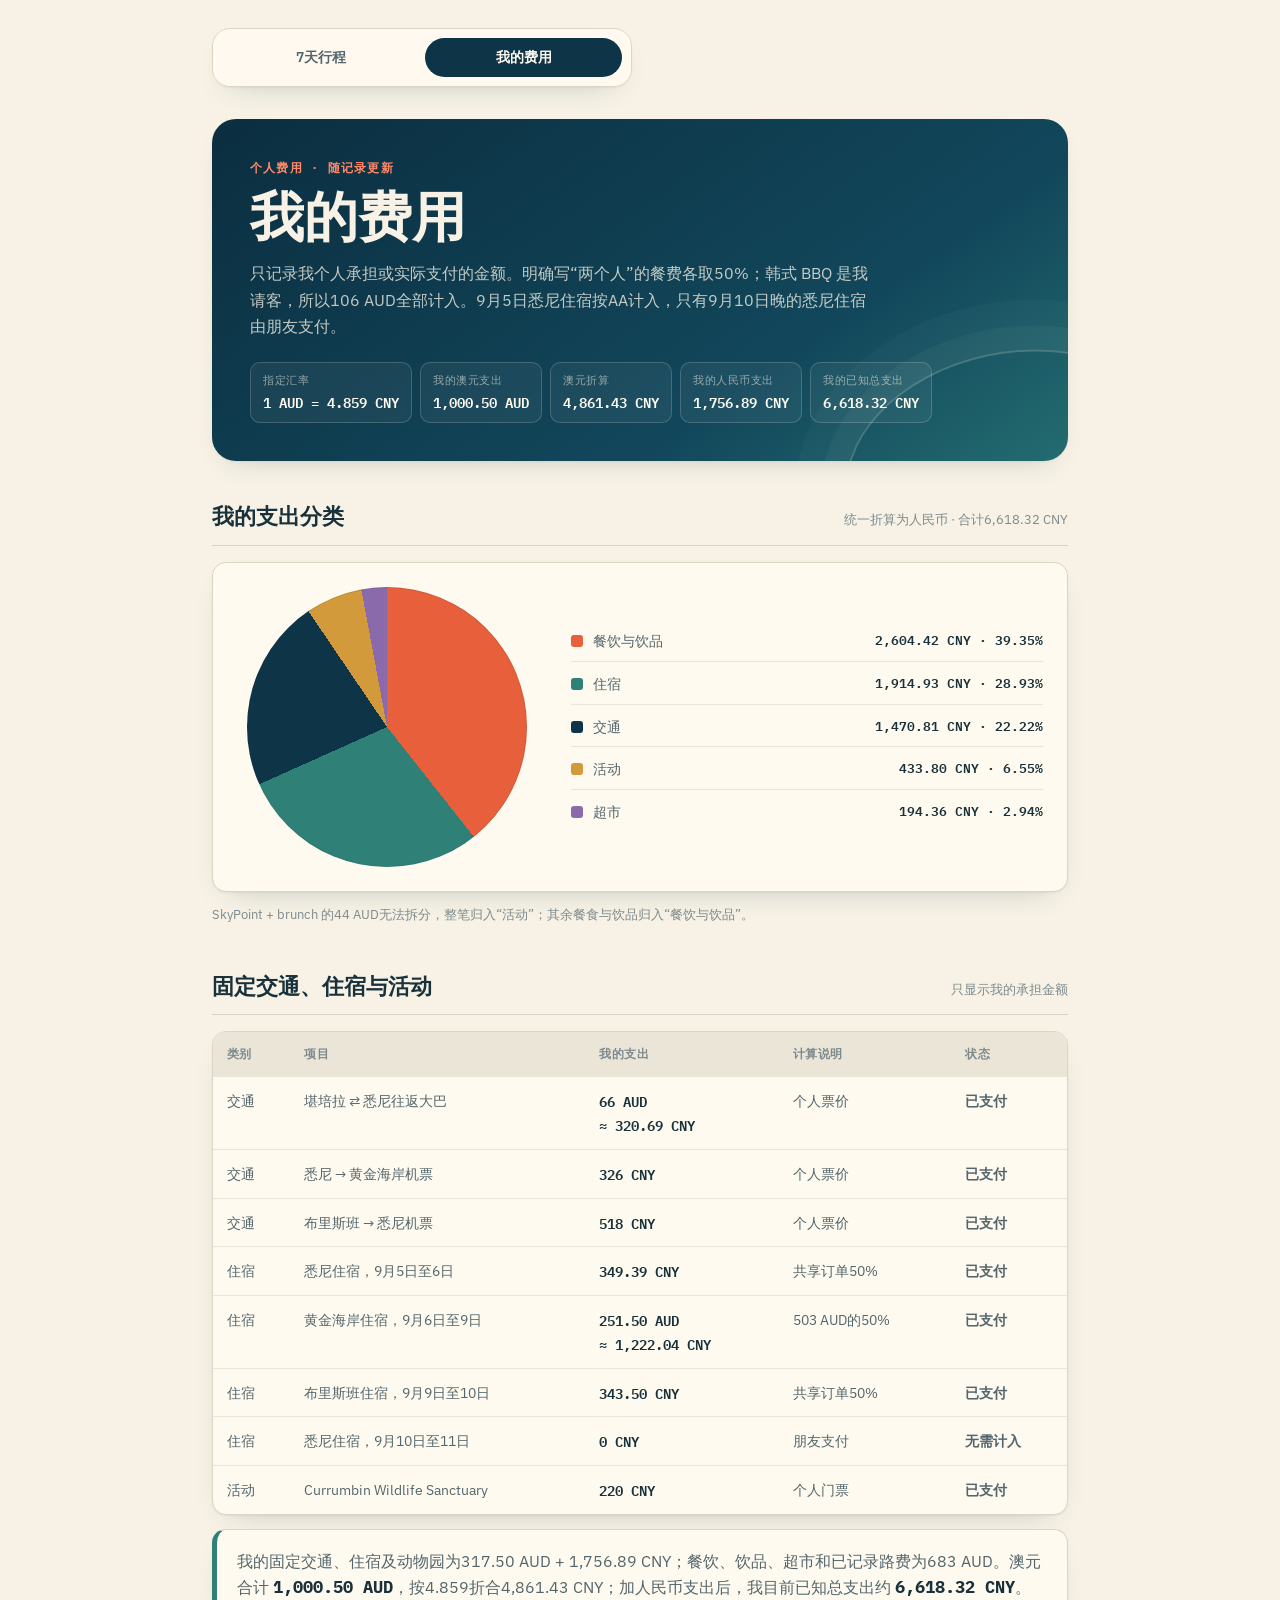
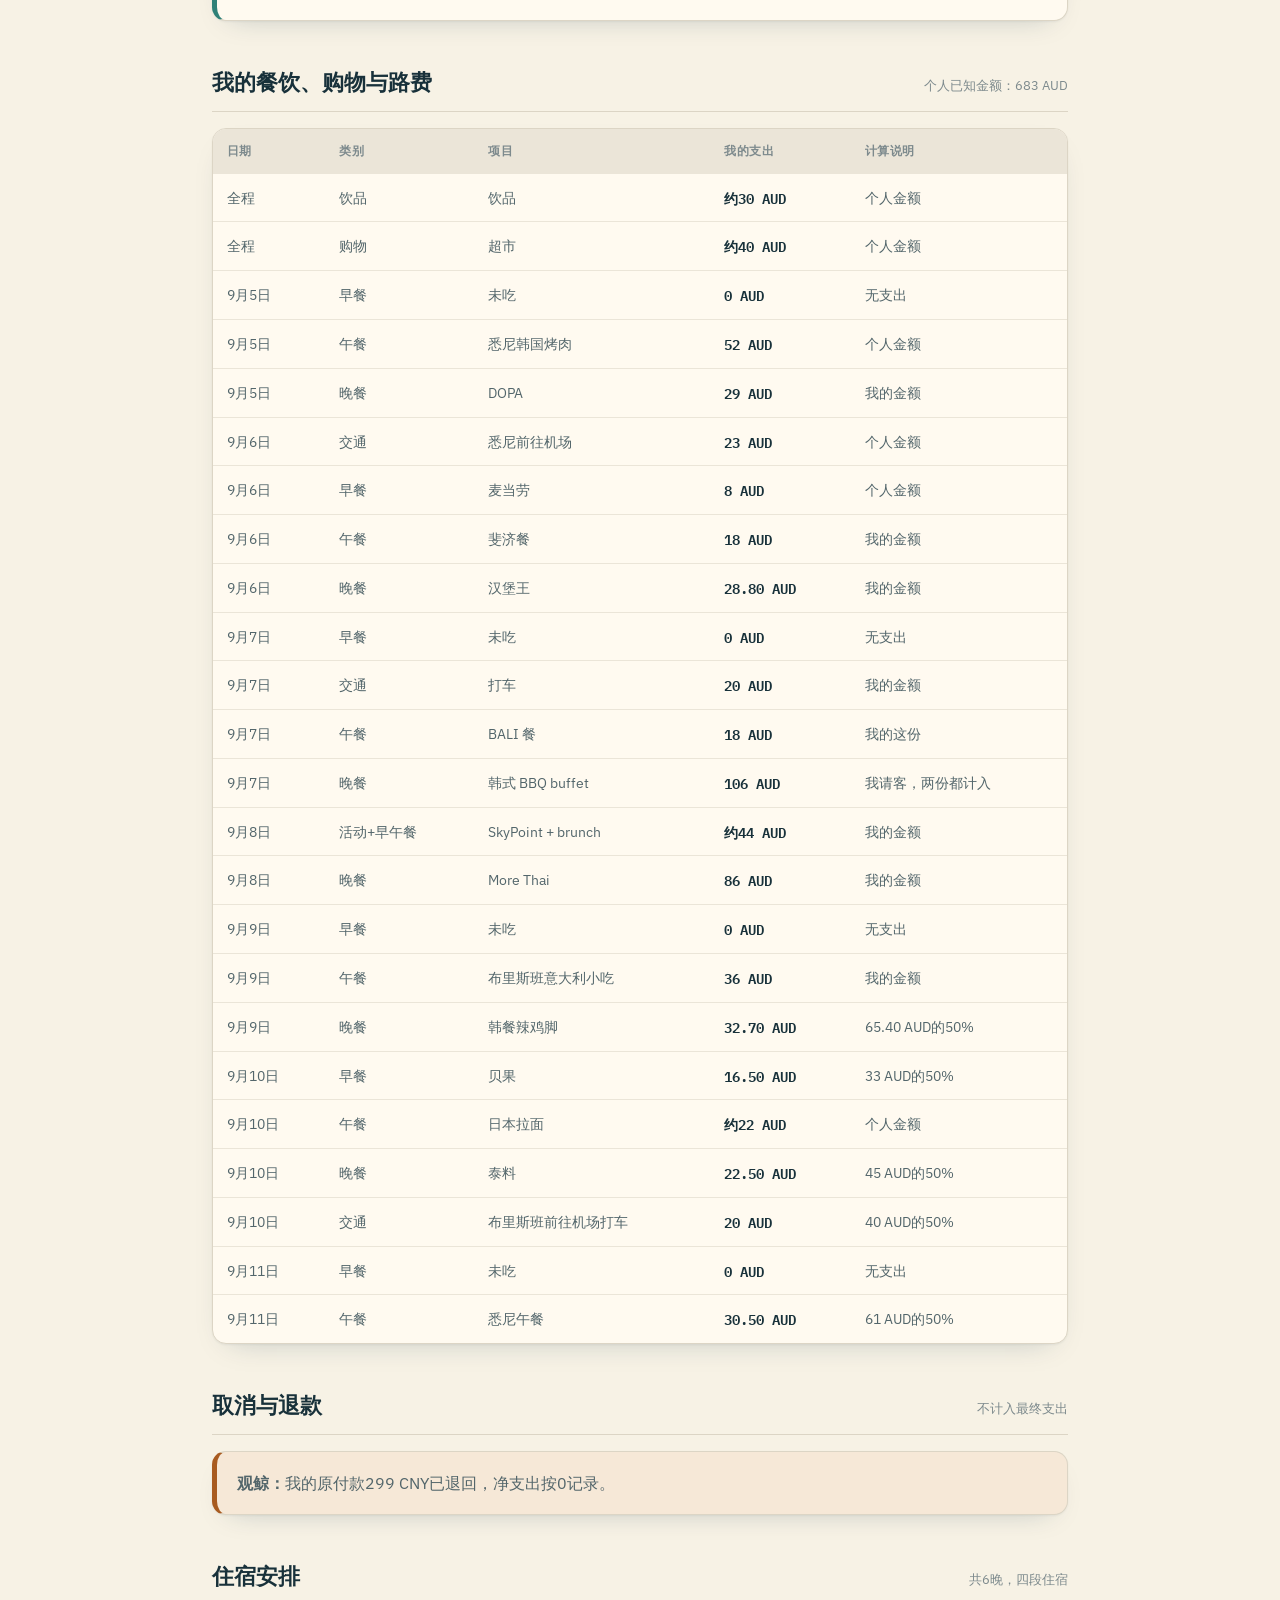
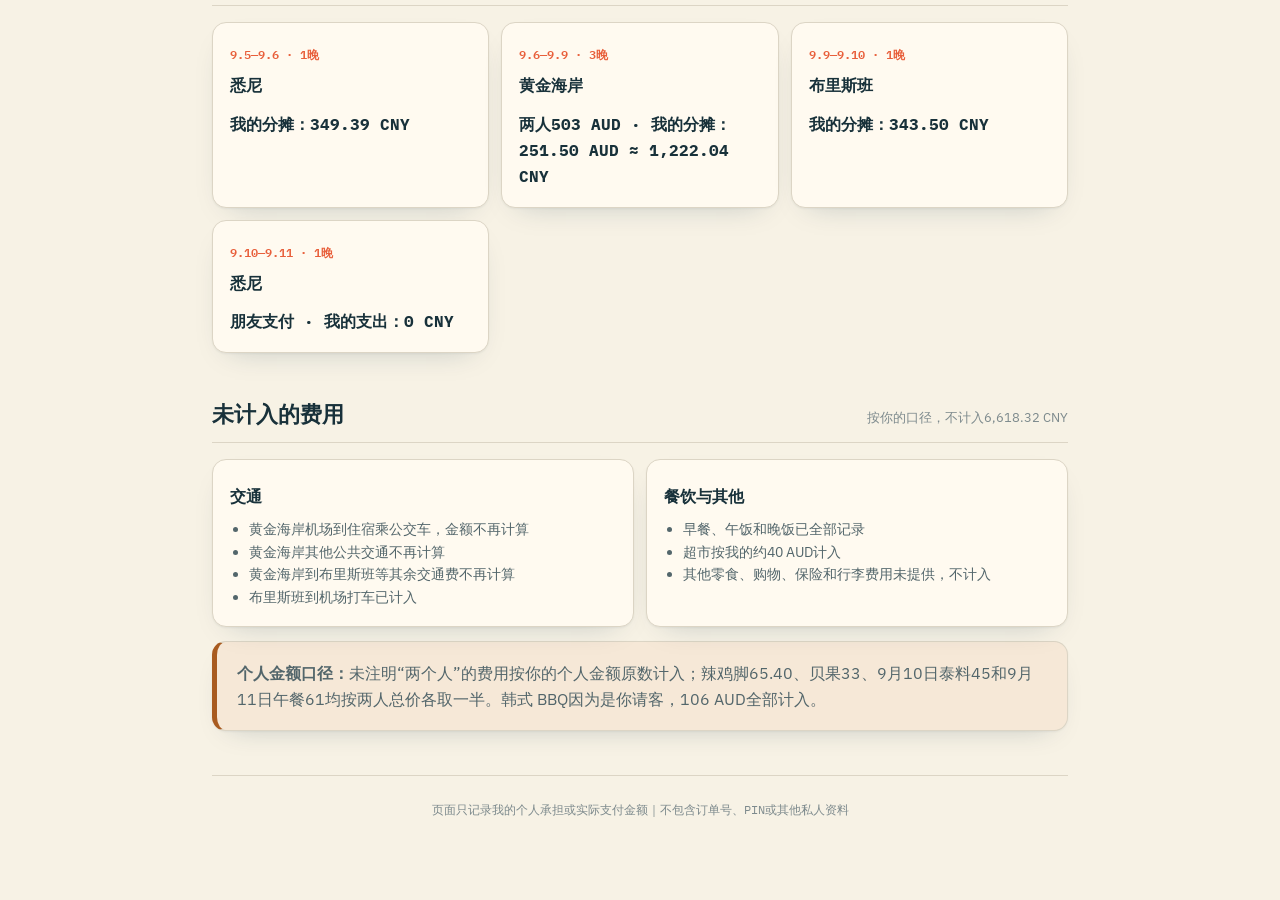
==== commit a8f8b6c5: "添加个人支出分类饼图" ====
--- a/费用统计.html
+++ b/费用统计.html
@@ -16,6 +16,21 @@
     <p class="lede">只记录我个人承担或实际支付的金额。明确写“两个人”的餐费各取50%；韩式 BBQ 是我请客，所以106 AUD全部计入。9月5日悉尼住宿按AA计入，只有9月10日晚的悉尼住宿由朋友支付。</p>
     <div class="trip-stats"><div class="stat-chip"><span class="k">指定汇率</span><span class="v">1 AUD = 4.859 CNY</span></div><div class="stat-chip"><span class="k">我的澳元支出</span><span class="v">1,000.50 AUD</span></div><div class="stat-chip"><span class="k">澳元折算</span><span class="v">4,861.43 CNY</span></div><div class="stat-chip"><span class="k">我的人民币支出</span><span class="v">1,756.89 CNY</span></div><div class="stat-chip"><span class="k">我的已知总支出</span><span class="v">6,618.32 CNY</span></div></div>
   </header>
+
+  <section>
+    <div class="section-head"><h2>我的支出分类</h2><span class="hint">统一折算为人民币 · 合计6,618.32 CNY</span></div>
+    <div class="expense-chart">
+      <div class="pie-chart" role="img" aria-label="个人支出饼图：餐饮饮品39.35%，住宿28.93%，交通22.22%，活动6.55%，超市2.94%"></div>
+      <dl class="chart-legend">
+        <div><span class="chart-swatch" style="background:var(--chart-food)" aria-hidden="true"></span><dt>餐饮与饮品</dt><dd>2,604.42 CNY · 39.35%</dd></div>
+        <div><span class="chart-swatch" style="background:var(--chart-stay)" aria-hidden="true"></span><dt>住宿</dt><dd>1,914.93 CNY · 28.93%</dd></div>
+        <div><span class="chart-swatch" style="background:var(--chart-transit)" aria-hidden="true"></span><dt>交通</dt><dd>1,470.81 CNY · 22.22%</dd></div>
+        <div><span class="chart-swatch" style="background:var(--chart-activity)" aria-hidden="true"></span><dt>活动</dt><dd>433.80 CNY · 6.55%</dd></div>
+        <div><span class="chart-swatch" style="background:var(--chart-shop)" aria-hidden="true"></span><dt>超市</dt><dd>194.36 CNY · 2.94%</dd></div>
+      </dl>
+    </div>
+    <p class="chart-note">SkyPoint + brunch 的44 AUD无法拆分，整笔归入“活动”；其余餐食与饮品归入“餐饮与饮品”。</p>
+  </section>
 
   <section>
     <div class="section-head"><h2>固定交通、住宿与活动</h2><span class="hint">只显示我的承担金额</span></div>
--- a/trip-style.css
+++ b/trip-style.css
@@ -3,10 +3,11 @@
   --muted: #7d8a8d; --line: #dcd5c5; --line-soft: #ebe5d8; --navy: #0e3448;
   --coral: #e85f3b; --teal: #2f8178; --teal-soft: #e2efeb; --good: #34734a;
   --good-soft: #e2efe5; --warn: #a85b20; --warn-soft: #f6e8d7;
+  --chart-food:#e85f3b; --chart-stay:#2f8178; --chart-transit:#0e3448; --chart-activity:#d29a3a; --chart-shop:#8a6aaa;
   --shadow: 0 1px 2px rgba(24,49,58,.05), 0 12px 30px -18px rgba(14,52,72,.28);
 }
 @media (prefers-color-scheme: dark) {
-  :root { --paper:#172126; --paper-raised:#202d32; --ink:#f1eadb; --ink-soft:#bdc7c7; --muted:#8f9c9e; --line:#39494d; --line-soft:#2d3b40; --navy:#79b9ca; --coral:#ff8d6e; --teal:#75c1b7; --teal-soft:#213b38; --good:#83c794; --good-soft:#21382a; --warn:#e5a36b; --warn-soft:#402d1d; }
+  :root { --paper:#172126; --paper-raised:#202d32; --ink:#f1eadb; --ink-soft:#bdc7c7; --muted:#8f9c9e; --line:#39494d; --line-soft:#2d3b40; --navy:#79b9ca; --coral:#ff8d6e; --teal:#75c1b7; --teal-soft:#213b38; --good:#83c794; --good-soft:#21382a; --warn:#e5a36b; --warn-soft:#402d1d; --chart-food:#ff8d6e; --chart-stay:#75c1b7; --chart-transit:#79b9ca; --chart-activity:#e8b85d; --chart-shop:#b99bd4; }
 }
 * { box-sizing: border-box; }
 html { scroll-behavior: smooth; }
@@ -65,6 +66,16 @@
 .final-banner { margin-top:14px; border-left:5px solid var(--teal); }
 .final-banner p { margin:0; color:var(--ink-soft); }
 .final-banner .big { color:var(--ink); font-family:"IBM Plex Mono",monospace; font-size:1.05rem; font-weight:700; }
+.expense-chart { display:grid; grid-template-columns:minmax(220px,300px) 1fr; align-items:center; gap:34px; padding:24px; border:1px solid var(--line); border-radius:14px; background:var(--paper-raised); box-shadow:var(--shadow); }
+.pie-chart { width:min(100%,280px); aspect-ratio:1; margin:auto; border-radius:50%; background:conic-gradient(var(--chart-food) 0 39.35%,var(--chart-stay) 39.35% 68.29%,var(--chart-transit) 68.29% 90.51%,var(--chart-activity) 90.51% 97.06%,var(--chart-shop) 97.06% 100%); box-shadow:inset 0 0 0 1px color-mix(in srgb,var(--ink) 12%,transparent); }
+.chart-legend { display:grid; gap:10px; margin:0; }
+.chart-legend div { display:grid; grid-template-columns:12px minmax(110px,1fr) auto; align-items:center; gap:10px; padding-bottom:8px; border-bottom:1px solid var(--line-soft); }
+.chart-legend div:last-child { padding-bottom:0; border-bottom:0; }
+.chart-legend dt,.chart-legend dd { margin:0; }
+.chart-legend dt { color:var(--ink-soft); font-size:.9rem; }
+.chart-legend dd { color:var(--ink); font-family:"IBM Plex Mono",monospace; font-size:.82rem; font-weight:600; text-align:right; }
+.chart-swatch { width:12px; height:12px; border-radius:3px; }
+.chart-note { margin:12px 0 0; color:var(--muted); font-size:.8rem; }
 .hotel-list,.panel-grid { display:grid; grid-template-columns:repeat(3,1fr); gap:12px; }
 .hotel-card,.panel { padding:17px; border:1px solid var(--line); border-radius:14px; background:var(--paper-raised); box-shadow:var(--shadow); }
 .hotel-card .night { color:var(--coral); font-family:"IBM Plex Mono",monospace; font-size:.74rem; font-weight:600; }
@@ -76,5 +87,5 @@
 .risk-card { margin-top:14px; color:var(--ink-soft); border-left:5px solid var(--warn); background:var(--warn-soft); }
 footer { padding-top:24px; border-top:1px solid var(--line); color:var(--muted); font-family:"IBM Plex Mono",monospace; font-size:.75rem; text-align:center; }
 @media (max-width:700px) {
-  .wrap{padding:18px 14px 58px}.sitenav{top:6px;margin-bottom:20px}.masthead{padding:26px 21px;border-radius:18px}.cost-callout{align-items:flex-start;flex-direction:column}.timeline{padding-left:36px}.timeline::before{left:11px}.day{padding:17px}.day::before{left:-37px;top:18px;width:26px;height:26px}.day-head{flex-direction:column}.day-meta{text-align:left}.slot{grid-template-columns:64px 1fr;gap:10px}.map-link{width:100%;margin-left:0}.hotel-list,.panel-grid{grid-template-columns:1fr}.section-head{align-items:flex-start;flex-direction:column}.hint{text-align:left}
+  .wrap{padding:18px 14px 58px}.sitenav{top:6px;margin-bottom:20px}.masthead{padding:26px 21px;border-radius:18px}.cost-callout{align-items:flex-start;flex-direction:column}.timeline{padding-left:36px}.timeline::before{left:11px}.day{padding:17px}.day::before{left:-37px;top:18px;width:26px;height:26px}.day-head{flex-direction:column}.day-meta{text-align:left}.slot{grid-template-columns:64px 1fr;gap:10px}.map-link{width:100%;margin-left:0}.hotel-list,.panel-grid{grid-template-columns:1fr}.expense-chart{grid-template-columns:1fr;gap:24px;padding:20px}.section-head{align-items:flex-start;flex-direction:column}.hint{text-align:left}
 }
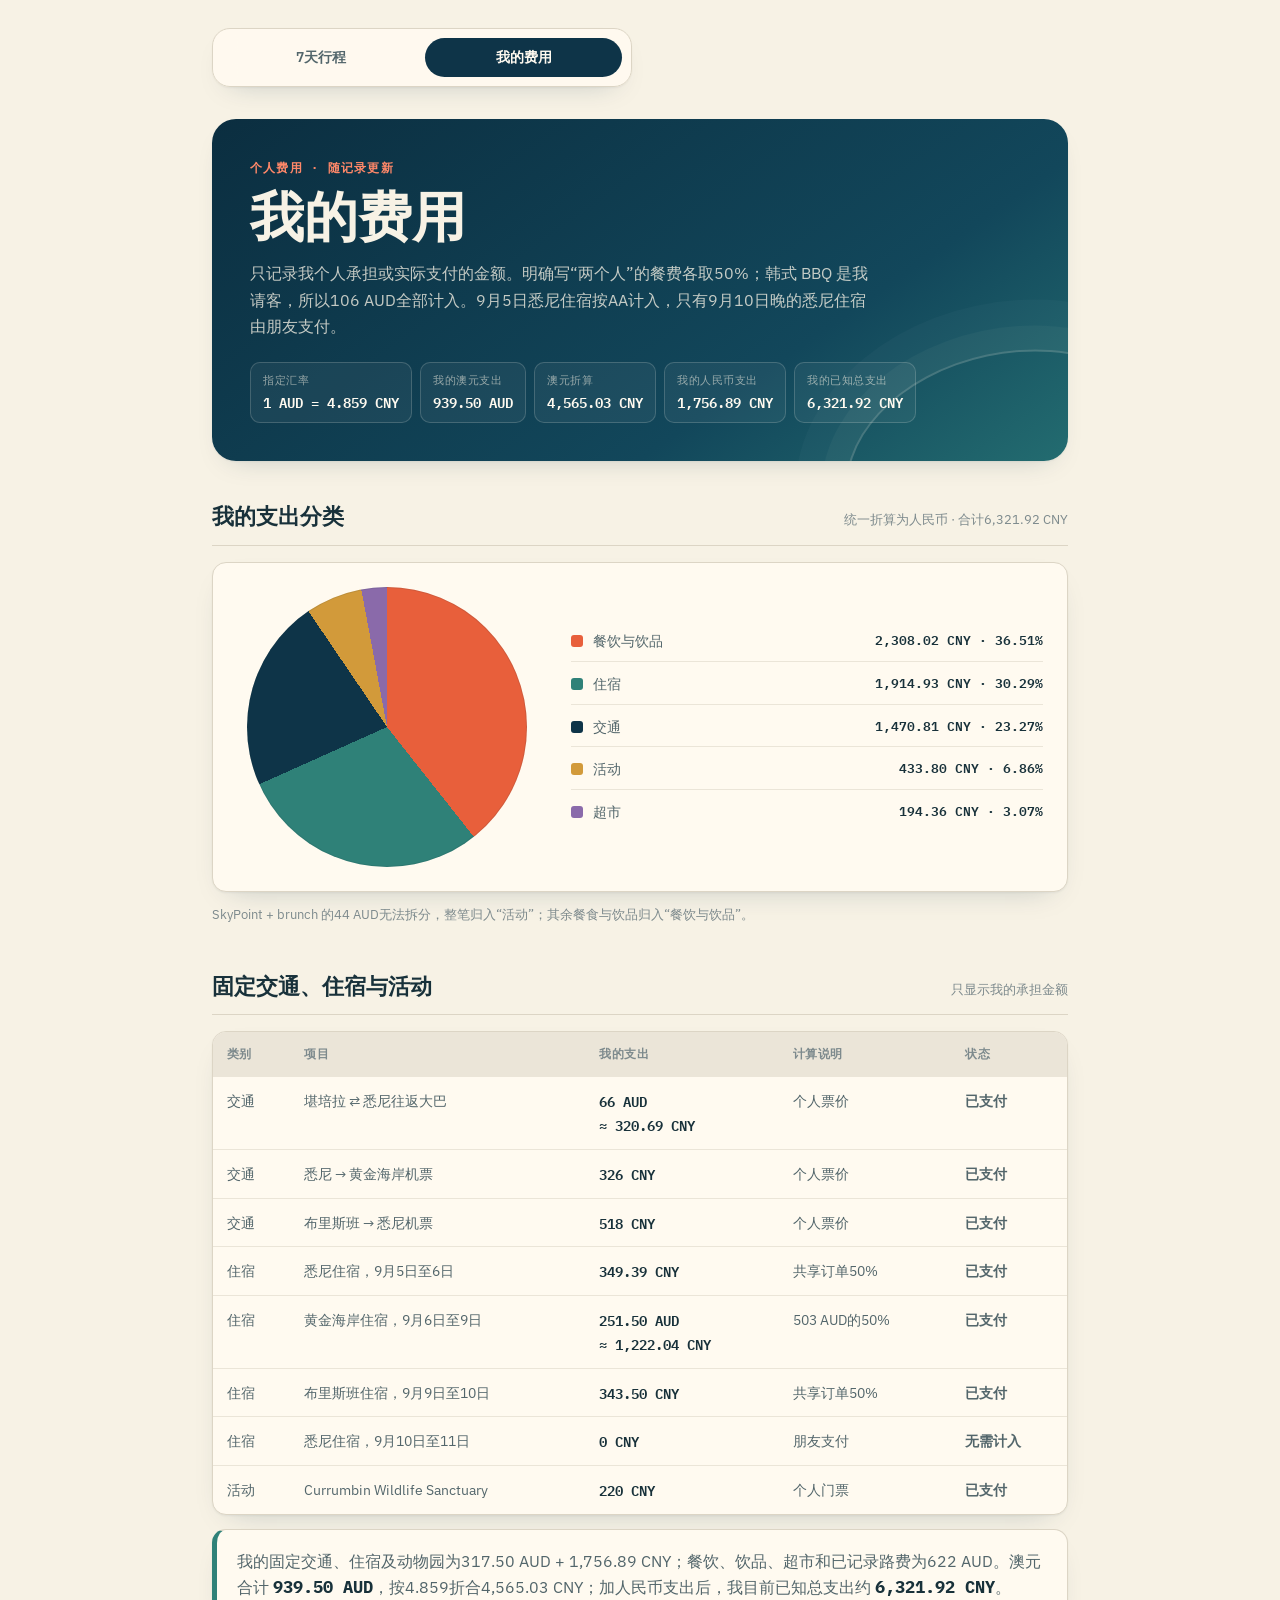
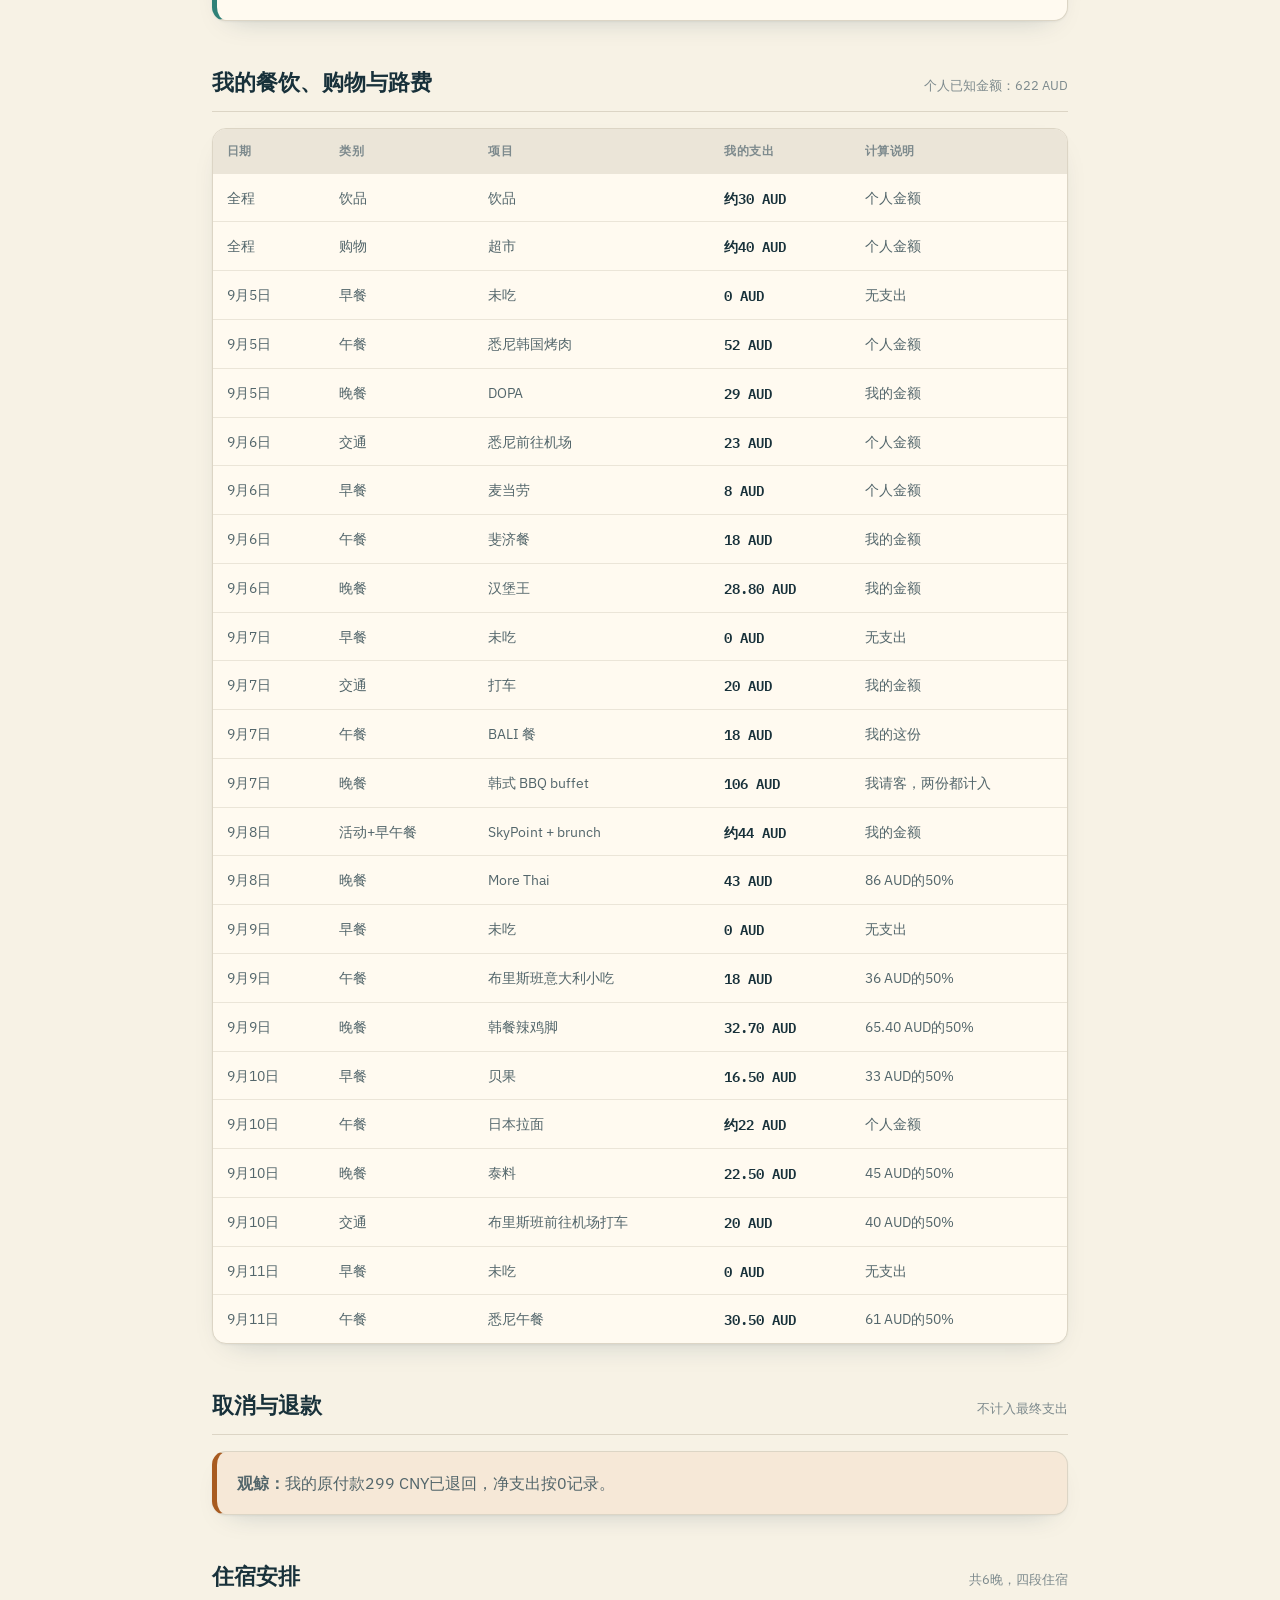
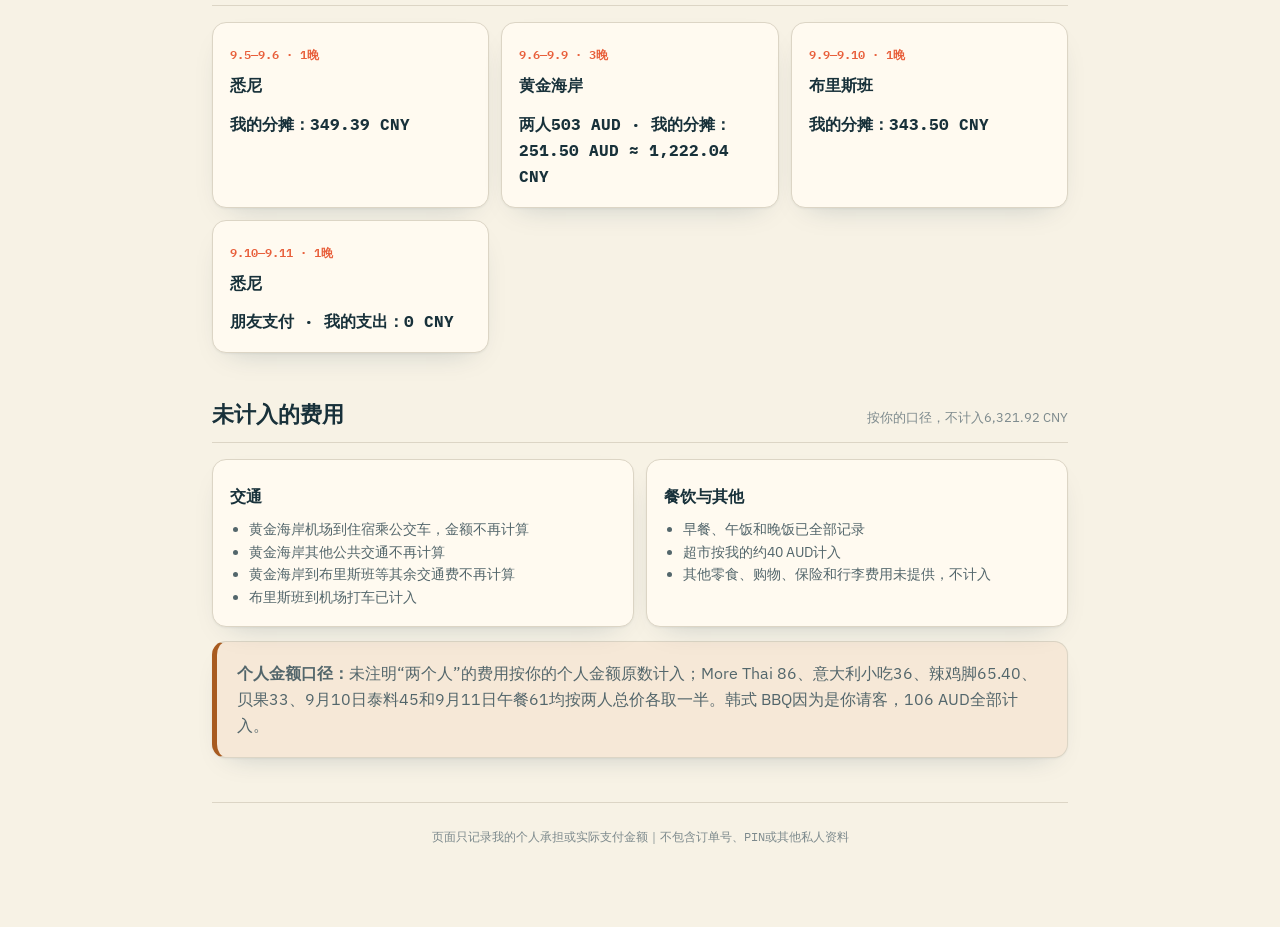
==== commit 687a42d8: "修正两人餐费并重算费用统计" ====
--- a/费用统计.html
+++ b/费用统计.html
@@ -3,7 +3,7 @@
 <head>
 <meta charset="UTF-8"><meta name="viewport" content="width=device-width, initial-scale=1.0">
 <meta name="description" content="2026年悉尼、黄金海岸与布里斯班个人旅行费用统计。">
-<meta property="og:title" content="悉尼 · 黄金海岸 · 布里斯班｜我的费用"><meta property="og:description" content="按1 AUD = 4.859 CNY折算，我目前已知支出约6,618.32 CNY"><meta property="og:type" content="website"><meta property="og:image" content="og.png">
+<meta property="og:title" content="悉尼 · 黄金海岸 · 布里斯班｜我的费用"><meta property="og:description" content="按1 AUD = 4.859 CNY折算，我目前已知支出约6,321.92 CNY"><meta property="og:type" content="website"><meta property="og:image" content="og.png">
 <meta name="twitter:card" content="summary_large_image"><meta name="twitter:image" content="og.png">
 <title>我的费用 · 悉尼黄金海岸布里斯班</title>
 <link rel="preconnect" href="https://fonts.googleapis.com"><link rel="preconnect" href="https://fonts.gstatic.com" crossorigin>
@@ -14,19 +14,19 @@
   <header class="masthead">
     <p class="eyebrow">个人费用 · 随记录更新</p><h1>我的费用</h1>
     <p class="lede">只记录我个人承担或实际支付的金额。明确写“两个人”的餐费各取50%；韩式 BBQ 是我请客，所以106 AUD全部计入。9月5日悉尼住宿按AA计入，只有9月10日晚的悉尼住宿由朋友支付。</p>
-    <div class="trip-stats"><div class="stat-chip"><span class="k">指定汇率</span><span class="v">1 AUD = 4.859 CNY</span></div><div class="stat-chip"><span class="k">我的澳元支出</span><span class="v">1,000.50 AUD</span></div><div class="stat-chip"><span class="k">澳元折算</span><span class="v">4,861.43 CNY</span></div><div class="stat-chip"><span class="k">我的人民币支出</span><span class="v">1,756.89 CNY</span></div><div class="stat-chip"><span class="k">我的已知总支出</span><span class="v">6,618.32 CNY</span></div></div>
+    <div class="trip-stats"><div class="stat-chip"><span class="k">指定汇率</span><span class="v">1 AUD = 4.859 CNY</span></div><div class="stat-chip"><span class="k">我的澳元支出</span><span class="v">939.50 AUD</span></div><div class="stat-chip"><span class="k">澳元折算</span><span class="v">4,565.03 CNY</span></div><div class="stat-chip"><span class="k">我的人民币支出</span><span class="v">1,756.89 CNY</span></div><div class="stat-chip"><span class="k">我的已知总支出</span><span class="v">6,321.92 CNY</span></div></div>
   </header>
 
   <section>
-    <div class="section-head"><h2>我的支出分类</h2><span class="hint">统一折算为人民币 · 合计6,618.32 CNY</span></div>
+    <div class="section-head"><h2>我的支出分类</h2><span class="hint">统一折算为人民币 · 合计6,321.92 CNY</span></div>
     <div class="expense-chart">
-      <div class="pie-chart" role="img" aria-label="个人支出饼图：餐饮饮品39.35%，住宿28.93%，交通22.22%，活动6.55%，超市2.94%"></div>
+      <div class="pie-chart" role="img" aria-label="个人支出饼图：餐饮饮品36.51%，住宿30.29%，交通23.27%，活动6.86%，超市3.07%"></div>
       <dl class="chart-legend">
-        <div><span class="chart-swatch" style="background:var(--chart-food)" aria-hidden="true"></span><dt>餐饮与饮品</dt><dd>2,604.42 CNY · 39.35%</dd></div>
-        <div><span class="chart-swatch" style="background:var(--chart-stay)" aria-hidden="true"></span><dt>住宿</dt><dd>1,914.93 CNY · 28.93%</dd></div>
-        <div><span class="chart-swatch" style="background:var(--chart-transit)" aria-hidden="true"></span><dt>交通</dt><dd>1,470.81 CNY · 22.22%</dd></div>
-        <div><span class="chart-swatch" style="background:var(--chart-activity)" aria-hidden="true"></span><dt>活动</dt><dd>433.80 CNY · 6.55%</dd></div>
-        <div><span class="chart-swatch" style="background:var(--chart-shop)" aria-hidden="true"></span><dt>超市</dt><dd>194.36 CNY · 2.94%</dd></div>
+        <div><span class="chart-swatch" style="background:var(--chart-food)" aria-hidden="true"></span><dt>餐饮与饮品</dt><dd>2,308.02 CNY · 36.51%</dd></div>
+        <div><span class="chart-swatch" style="background:var(--chart-stay)" aria-hidden="true"></span><dt>住宿</dt><dd>1,914.93 CNY · 30.29%</dd></div>
+        <div><span class="chart-swatch" style="background:var(--chart-transit)" aria-hidden="true"></span><dt>交通</dt><dd>1,470.81 CNY · 23.27%</dd></div>
+        <div><span class="chart-swatch" style="background:var(--chart-activity)" aria-hidden="true"></span><dt>活动</dt><dd>433.80 CNY · 6.86%</dd></div>
+        <div><span class="chart-swatch" style="background:var(--chart-shop)" aria-hidden="true"></span><dt>超市</dt><dd>194.36 CNY · 3.07%</dd></div>
       </dl>
     </div>
     <p class="chart-note">SkyPoint + brunch 的44 AUD无法拆分，整笔归入“活动”；其余餐食与饮品归入“餐饮与饮品”。</p>
@@ -47,11 +47,11 @@
         <tr><td>活动</td><td>Currumbin Wildlife Sanctuary</td><td class="num">220 CNY</td><td>个人门票</td><td class="status">已支付</td></tr>
       </tbody>
     </table></div>
-    <div class="final-banner"><p>我的固定交通、住宿及动物园为317.50 AUD + 1,756.89 CNY；餐饮、饮品、超市和已记录路费为683 AUD。澳元合计 <span class="big">1,000.50 AUD</span>，按4.859折合4,861.43 CNY；加人民币支出后，我目前已知总支出约 <span class="big">6,618.32 CNY</span>。</p></div>
+    <div class="final-banner"><p>我的固定交通、住宿及动物园为317.50 AUD + 1,756.89 CNY；餐饮、饮品、超市和已记录路费为622 AUD。澳元合计 <span class="big">939.50 AUD</span>，按4.859折合4,565.03 CNY；加人民币支出后，我目前已知总支出约 <span class="big">6,321.92 CNY</span>。</p></div>
   </section>
 
   <section>
-    <div class="section-head"><h2>我的餐饮、购物与路费</h2><span class="hint">个人已知金额：683 AUD</span></div>
+    <div class="section-head"><h2>我的餐饮、购物与路费</h2><span class="hint">个人已知金额：622 AUD</span></div>
     <div class="table-wrap"><table class="stat-table">
       <thead><tr><th>日期</th><th>类别</th><th>项目</th><th>我的支出</th><th>计算说明</th></tr></thead>
       <tbody>
@@ -69,9 +69,9 @@
         <tr><td>9月7日</td><td>午餐</td><td>BALI 餐</td><td class="num">18 AUD</td><td>我的这份</td></tr>
         <tr><td>9月7日</td><td>晚餐</td><td>韩式 BBQ buffet</td><td class="num">106 AUD</td><td>我请客，两份都计入</td></tr>
         <tr><td>9月8日</td><td>活动+早午餐</td><td>SkyPoint + brunch</td><td class="num">约44 AUD</td><td>我的金额</td></tr>
-        <tr><td>9月8日</td><td>晚餐</td><td>More Thai</td><td class="num">86 AUD</td><td>我的金额</td></tr>
+        <tr><td>9月8日</td><td>晚餐</td><td>More Thai</td><td class="num">43 AUD</td><td>86 AUD的50%</td></tr>
         <tr><td>9月9日</td><td>早餐</td><td>未吃</td><td class="num">0 AUD</td><td>无支出</td></tr>
-        <tr><td>9月9日</td><td>午餐</td><td>布里斯班意大利小吃</td><td class="num">36 AUD</td><td>我的金额</td></tr>
+        <tr><td>9月9日</td><td>午餐</td><td>布里斯班意大利小吃</td><td class="num">18 AUD</td><td>36 AUD的50%</td></tr>
         <tr><td>9月9日</td><td>晚餐</td><td>韩餐辣鸡脚</td><td class="num">32.70 AUD</td><td>65.40 AUD的50%</td></tr>
         <tr><td>9月10日</td><td>早餐</td><td>贝果</td><td class="num">16.50 AUD</td><td>33 AUD的50%</td></tr>
         <tr><td>9月10日</td><td>午餐</td><td>日本拉面</td><td class="num">约22 AUD</td><td>个人金额</td></tr>
@@ -99,9 +99,9 @@
   </section>
 
   <section>
-    <div class="section-head"><h2>未计入的费用</h2><span class="hint">按你的口径，不计入6,618.32 CNY</span></div>
+    <div class="section-head"><h2>未计入的费用</h2><span class="hint">按你的口径，不计入6,321.92 CNY</span></div>
     <div class="panel-grid"><div class="panel"><h3>交通</h3><ul><li>黄金海岸机场到住宿乘公交车，金额不再计算</li><li>黄金海岸其他公共交通不再计算</li><li>黄金海岸到布里斯班等其余交通费不再计算</li><li>布里斯班到机场打车已计入</li></ul></div><div class="panel"><h3>餐饮与其他</h3><ul><li>早餐、午饭和晚饭已全部记录</li><li>超市按我的约40 AUD计入</li><li>其他零食、购物、保险和行李费用未提供，不计入</li></ul></div></div>
-    <div class="risk-card"><b>个人金额口径：</b>未注明“两个人”的费用按你的个人金额原数计入；辣鸡脚65.40、贝果33、9月10日泰料45和9月11日午餐61均按两人总价各取一半。韩式 BBQ因为是你请客，106 AUD全部计入。</div>
+    <div class="risk-card"><b>个人金额口径：</b>未注明“两个人”的费用按你的个人金额原数计入；More Thai 86、意大利小吃36、辣鸡脚65.40、贝果33、9月10日泰料45和9月11日午餐61均按两人总价各取一半。韩式 BBQ因为是你请客，106 AUD全部计入。</div>
   </section>
   <footer>页面只记录我的个人承担或实际支付金额｜不包含订单号、PIN或其他私人资料</footer>
 </div></body></html>
